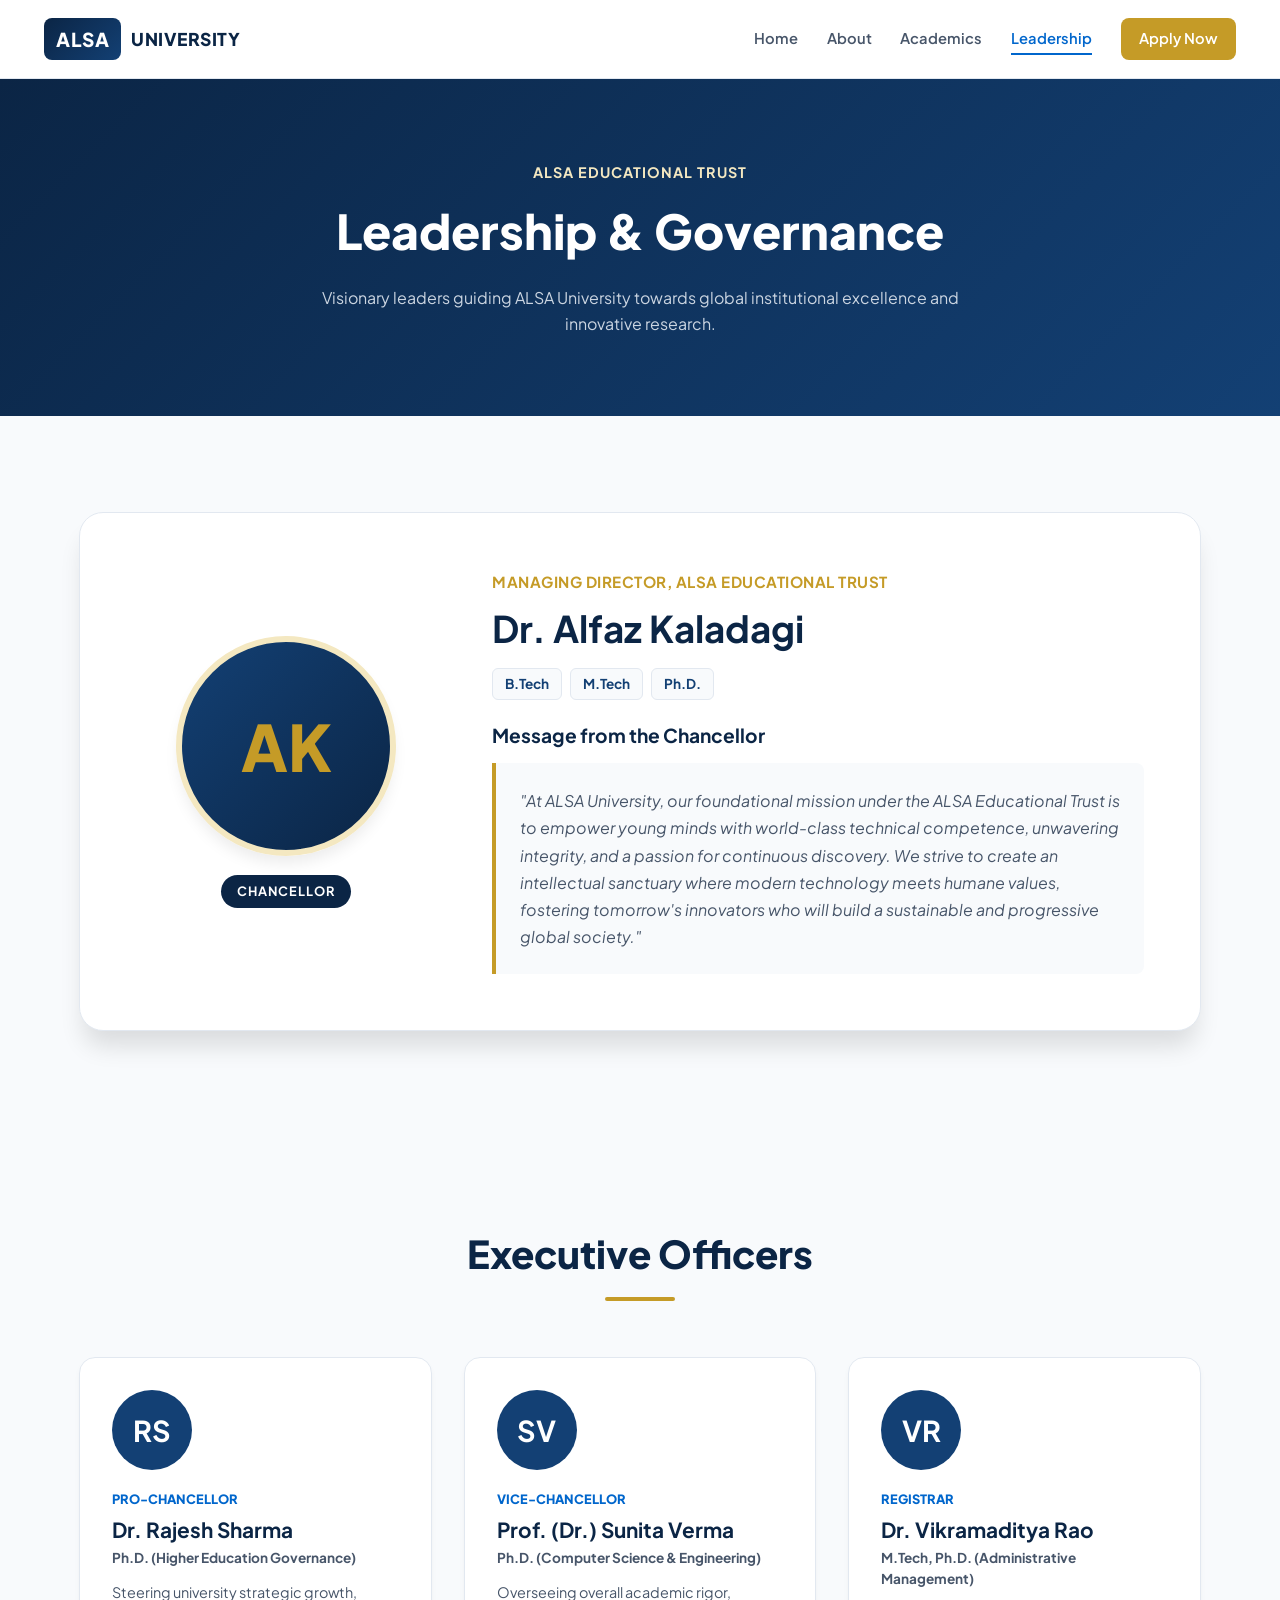
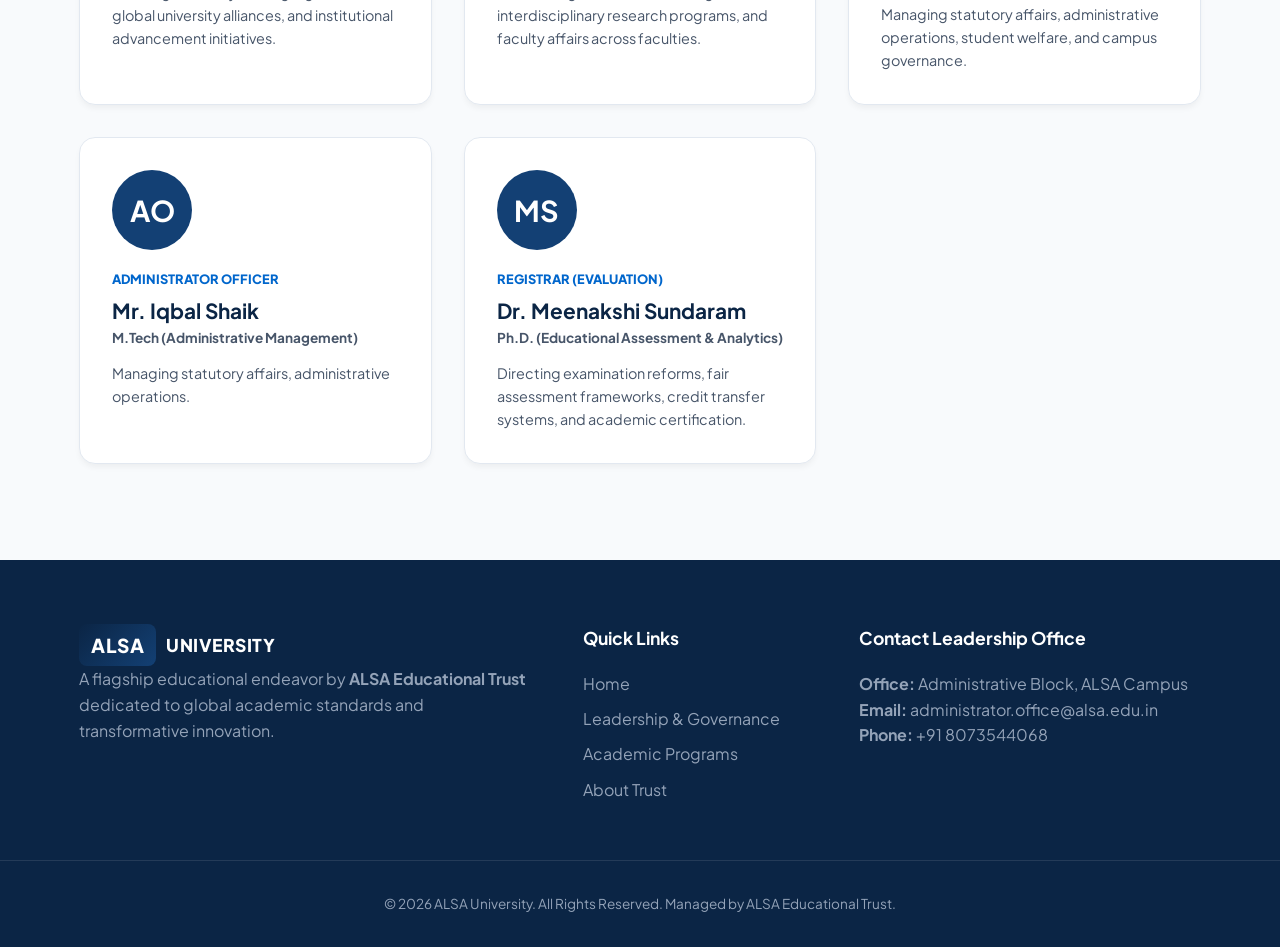
==== leadership.html @ 7bd5c560 "Add files via upload" ====
<!-- leadership.html -->
<!DOCTYPE html>
<html lang="en">
<head>
  <meta charset="UTF-8">
  <meta name="viewport" content="width=device-width, initial-scale=1.0">
  <title>University Leadership | ALSA University</title>
  <link rel="stylesheet" href="styles.css">
  <link rel="preconnect" href="https://fonts.googleapis.com">
  <link rel="preconnect" href="https://fonts.gstatic.com" crossorigin>
  <link href="https://fonts.googleapis.com/css2?family=Plus+Jakarta+Sans:wght@300;400;500;600;700;800&display=swap" rel="stylesheet">
  <link rel="icon" type="image/svg+xml" href="data:image/svg+xml,%3Csvg xmlns='http://www.w3.org/2000/svg' viewBox='0 0 400 400'%3E%3Ccircle cx='200' cy='200' r='198' fill='%23FFFFFF'/%3E%3Cpath d='M200,25 A175,175 0 0,1 375,188 A12,12 0 0,0 375,212 A175,175 0 0,1 200,375 A175,175 0 0,1 25,212 A12,12 0 0,0 25,188 A175,175 0 0,1 200,25 Z' fill='none' stroke='%236e7275' stroke-width='3'/%3E%3Cpath d='M200,33 A167,167 0 0,1 367,188 A12,12 0 0,0 367,212 A167,167 0 0,1 200,367 A167,167 0 0,1 33,212 A12,12 0 0,0 33,188 A167,167 0 0,1 200,33 Z' fill='none' stroke='%236e7275' stroke-width='2.5'/%3E%3Cpath d='M115,80 C108,125 110,175 162,230 C190,170 200,135 200,115 C180,148 142,148 115,80 Z' fill='%230A2BB0'/%3E%3Ccircle cx='158' cy='130' r='18' fill='%230A2BB0'/%3E%3Cpolygon points='158,88 192,100 158,112 124,100' fill='%230A2BB0'/%3E%3Cpath d='M142,104 Q158,112 174,104 L174,109 Q158,116 142,109 Z' fill='%230A2BB0'/%3E%3Cline x1='158' y1='100' x2='134' y2='112' stroke='%230A2BB0' stroke-width='2'/%3E%3Ccircle cx='134' cy='115' r='2' fill='%230A2BB0'/%3E%3Cpath d='M285,80 C292,125 290,175 238,230 C210,170 200,135 200,115 C220,148 258,148 285,80 Z' fill='%23040921'/%3E%3Ccircle cx='242' cy='130' r='18' fill='%23040921'/%3E%3Cpolygon points='242,88 276,100 242,112 208,100' fill='%23040921'/%3E%3Cpath d='M226,104 Q242,112 258,104 L258,109 Q242,116 226,109 Z' fill='%23040921'/%3E%3Cline x1='242' y1='100' x2='266' y2='112' stroke='%23040921' stroke-width='2'/%3E%3Ccircle cx='266' cy='115' r='2' fill='%23040921'/%3E%3Ctext x='200' y='278' text-anchor='middle' font-family='Times New Roman, serif' font-weight='bold' font-size='32' fill='%23040921' letter-spacing='3'%3EALSA%3C/text%3E%3Ctext x='200' y='316' text-anchor='middle' font-family='Times New Roman, serif' font-weight='bold' font-size='22' fill='%230A2BB0' letter-spacing='3'%3EUNIVERSITY%3C/text%3E%3Ctext x='200' y='348' text-anchor='middle' font-family='Times New Roman, serif' font-size='13' fill='%236e7275' letter-spacing='2'%3E2025%3C/text%3E%3C/svg%3E">

</head>
<body>

  <!-- Navigation Bar -->
  <header class="navbar">
    <div class="nav-container">
      <a href="index.html" class="brand-logo">
        <span class="logo-badge">ALSA</span>
        <span class="logo-text">UNIVERSITY</span>
      </a>
      <button class="mobile-toggle" id="mobileMenuBtn" aria-label="Toggle navigation">
        <span class="bar"></span>
        <span class="bar"></span>
        <span class="bar"></span>
      </button>
      <nav class="nav-menu" id="navMenu">
        <a href="index.html" class="nav-link">Home</a>
        <a href="index.html#about" class="nav-link">About</a>
        <a href="index.html#academics" class="nav-link">Academics</a>
        <a href="leadership.html" class="nav-link active highlight">Leadership</a>
        <a href="#apply" class="nav-link btn-nav modal-trigger" data-modal="modal-apply">Apply Now</a>
      </nav>
    </div>
  </header>

  <!-- Leadership Hero -->
  <section class="page-header">
    <div class="container fade-in">
      <span class="sub-title">ALSA Educational Trust</span>
      <h1>Leadership & Governance</h1>
      <p>Visionary leaders guiding ALSA University towards global institutional excellence and innovative research.</p>
    </div>
  </section>

  <!-- Chancellor Spotlight -->
  <section class="chancellor-section">
    <div class="container reveal">
      <div class="chancellor-card">
        <div class="chancellor-image-wrapper">
          <div class="avatar-placeholder">
            <span>AK</span>
          </div>
          <div class="chancellor-badge">CHANCELLOR</div>
        </div>
        <div class="chancellor-details">
          <span class="trust-title">Managing Director, ALSA Educational Trust</span>
          <h2>Dr. Alfaz Kaladagi</h2>
          <div class="credentials">
            <span class="cred-chip">B.Tech</span>
            <span class="cred-chip">M.Tech</span>
            <span class="cred-chip">Ph.D.</span>
          </div>
          <div class="chancellor-message">
            <h3>Message from the Chancellor</h3>
            <blockquote class="quote-box">
              "At ALSA University, our foundational mission under the ALSA Educational Trust is to empower young minds with world-class technical competence, unwavering integrity, and a passion for continuous discovery. We strive to create an intellectual sanctuary where modern technology meets humane values, fostering tomorrow's innovators who will build a sustainable and progressive global society."
            </blockquote>
          </div>
        </div>
      </div>
    </div>
  </section>

  <!-- Executive Administration Grid -->
  <section class="executives-section">
    <div class="container reveal">
      <div class="section-header">
        <h2>Executive Officers</h2>
        <div class="header-line"></div>
      </div>

      <div class="exec-grid">
        <!-- Pro Chancellor -->
        <div class="exec-card">
          <div class="exec-avatar">
            <span>RS</span>
          </div>
          <div class="exec-info">
            <span class="exec-role">Pro-Chancellor</span>
            <h3>Dr. Rajesh Sharma</h3>
            <p class="exec-degree">Ph.D. (Higher Education Governance)</p>
            <p class="exec-desc">Steering university strategic growth, global university alliances, and institutional advancement initiatives.</p>
          </div>
        </div>

        <!-- Vice Chancellor -->
        <div class="exec-card">
          <div class="exec-avatar">
            <span>SV</span>
          </div>
          <div class="exec-info">
            <span class="exec-role">Vice-Chancellor</span>
            <h3>Prof. (Dr.) Sunita Verma</h3>
            <p class="exec-degree">Ph.D. (Computer Science & Engineering)</p>
            <p class="exec-desc">Overseeing overall academic rigor, interdisciplinary research programs, and faculty affairs across faculties.</p>
          </div>
        </div>

        <!-- Registrar -->
        <div class="exec-card">
          <div class="exec-avatar">
            <span>VR</span>
          </div>
          <div class="exec-info">
            <span class="exec-role">Registrar</span>
            <h3>Dr. Vikramaditya Rao</h3>
            <p class="exec-degree">M.Tech, Ph.D. (Administrative Management)</p>
            <p class="exec-desc">Managing statutory affairs, administrative operations, student welfare, and campus governance.</p>
          </div>
        </div>

        <!-- Administrator -->
        <div class="exec-card">
          <div class="exec-avatar">
            <span>AO</span>
          </div>
          <div class="exec-info">
            <span class="exec-role">Administrator Officer</span>
            <h3>Mr. Iqbal Shaik</h3>
            <p class="exec-degree">M.Tech (Administrative Management)</p>
            <p class="exec-desc">Managing statutory affairs, administrative operations.</p>
          </div>
        </div>

        <!-- Registrar Evaluation -->
        <div class="exec-card">
          <div class="exec-avatar">
            <span>MS</span>
          </div>
          <div class="exec-info">
            <span class="exec-role">Registrar (Evaluation)</span>
            <h3>Dr. Meenakshi Sundaram</h3>
            <p class="exec-degree">Ph.D. (Educational Assessment & Analytics)</p>
            <p class="exec-desc">Directing examination reforms, fair assessment frameworks, credit transfer systems, and academic certification.</p>
          </div>
        </div>
      </div>
    </div>
  </section>

  <!-- Apply Now Modal Form -->
  <div class="modal-overlay" id="modal-apply">
    <div class="modal-card">
      <div class="modal-header-sticky">
        <div class="modal-header-text">
          <span class="card-tag">ALSA Admissions 2026-27</span>
          <h2>University Application Form</h2>
          <p class="modal-subtext">Fill out your details below to send your application directly to our admissions team.</p>
        </div>
        <button class="modal-close" aria-label="Close modal">&times;</button>
      </div>

      <div class="modal-body-scroll">
        <!-- Form Container -->
        <div id="apply-form-container">
          <form id="admissionForm" class="apply-form">
            <div class="form-grid">
              <div class="form-group">
                <label for="fullName">Full Name *</label>
                <input type="text" id="fullName" name="fullName" placeholder="e.g. Rahul Sharma" required>
              </div>

              <div class="form-group">
                <label for="email">Email Address *</label>
                <input type="email" id="email" name="email" placeholder="e.g. rahul@example.com" required>
              </div>

              <div class="form-group">
                <label for="phone">Phone Number *</label>
                <input type="tel" id="phone" name="phone" placeholder="+91 98765 43210" required>
              </div>

              <div class="form-group">
                <label for="program">Interested Program *</label>
                <select id="program" name="program" required>
                  <option value="" disabled selected>Select Program</option>
                  <optgroup label="Engineering (UG & PG)">
                    <option value="B.Tech CSE">B.Tech Computer Science & Engineering</option>
                    <option value="B.Tech CSE (AI & ML)">B.Tech CSE - AI & ML</option>
                    <option value="B.Tech CSE (Data Science)">B.Tech CSE - Data Science</option>
                    <option value="B.Tech ECE">B.Tech Electronics & Comm. (ECE)</option>
                    <option value="B.Tech EEE">B.Tech Electrical & Electronics (EEE)</option>
                    <option value="B.Tech Civil">B.Tech Civil Engineering</option>
                    <option value="B.Tech Mechanical">B.Tech Mechanical Engineering</option>
                    <option value="M.Tech CSE">M.Tech Computer Science</option>
                  </optgroup>
                  <optgroup label="Business & Computers">
                    <option value="BBA">BBA (Business Administration)</option>
                    <option value="B.Com">B.Com (Honors / Professional)</option>
                    <option value="BCA">BCA (Computer Applications)</option>
                    <option value="B.Sc IT">B.Sc (IT / Mathematics)</option>
                    <option value="MBA">MBA (Management Studies)</option>
                    <option value="MCA">MCA (Computer Applications)</option>
                    <option value="M.Com">M.Com (Commerce)</option>
                    <option value="M.Sc">M.Sc (Data Analytics)</option>
                  </optgroup>
                  <optgroup label="Doctoral Studies">
                    <option value="Ph.D. Engineering">Ph.D. Engineering & Tech</option>
                    <option value="Ph.D. Management">Ph.D. Management & Commerce</option>
                    <option value="Ph.D. Sciences">Ph.D. Applied Sciences</option>
                  </optgroup>
                </select>
              </div>

              <div class="form-group full-width">
                <label for="targetEmail">Destination Email *</label>
                <input type="email" id="targetEmail" name="targetEmail" value="kaltex.alfaz@gmail.com" readonly required>
                <small class="help-text">Locked: Applications are automatically dispatched to kaltex.alfaz@gmail.com</small>
              </div>

              <div class="form-group full-width">
                <label for="message">Additional Statement / Message</label>
                <textarea id="message" name="message" rows="3" placeholder="Tell us about your academic background or queries..."></textarea>
              </div>
            </div>

            <div class="form-actions">
              <button type="submit" id="submitBtn" class="btn btn-primary btn-submit">
                <span class="btn-text">Submit Application</span>
                <span class="spinner" id="btnSpinner"></span>
              </button>
            </div>
          </form>
        </div>

        <!-- Success Card Container (Hidden initially) -->
        <div id="apply-success-container" class="success-card hidden">
          <div class="success-icon-wrapper">
            <svg class="checkmark" xmlns="http://www.w3.org/2000/svg" viewBox="0 0 52 52">
              <circle class="checkmark-circle" cx="26" cy="26" r="25" fill="none"/>
              <path class="checkmark-check" fill="none" d="M14.1 27.2l7.1 7.2 16.7-16.8"/>
            </svg>
          </div>
          <h2>Application Submitted Successfully!</h2>
          <p>Thank you for applying to <strong>ALSA University</strong>. Your application details have been dispatched directly to <span id="sentEmailDisplay" class="highlight-email">kaltex.alfaz@gmail.com</span>.</p>
          <p class="sub-message">Our admissions desk under ALSA Educational Trust will contact you shortly.</p>
          <button class="btn btn-primary" id="resetApplyBtn">Done / New Application</button>
        </div>
      </div>
    </div>
  </div>

  <!-- Footer -->
  <footer class="site-footer">
    <div class="container footer-grid">
      <div class="footer-col">
        <div class="brand-logo footer-logo">
          <span class="logo-badge">ALSA</span>
          <span class="logo-text">UNIVERSITY</span>
        </div>
        <p>A flagship educational endeavor by <strong>ALSA Educational Trust</strong> dedicated to global academic standards and transformative innovation.</p>
      </div>
      <div class="footer-col">
        <h4>Quick Links</h4>
        <ul>
          <li><a href="index.html">Home</a></li>
          <li><a href="leadership.html">Leadership & Governance</a></li>
          <li><a href="index.html#academics">Academic Programs</a></li>
          <li><a href="index.html#about">About Trust</a></li>
        </ul>
      </div>
      <div class="footer-col">
        <h4>Contact Leadership Office</h4>
        <p><strong>Office:</strong> Administrative Block, ALSA Campus</p>
        <p><strong>Email:</strong> administrator.office@alsa.edu.in</p>
        <p><strong>Phone:</strong> +91 8073544068</p>
      </div>
    </div>
    <div class="footer-bottom">
      <p>&copy; 2026 ALSA University. All Rights Reserved. Managed by ALSA Educational Trust.</p>
    </div>
  </footer>

  <script src="script.js"></script>
</body>
</html>
---- styles.css ----
/* styles.css */

/* --- CSS Variables & Theme Setup --- */
:root {
  --primary-color: #0b2545;
  --secondary-color: #134074;
  --accent-gold: #c59b27;
  --accent-gold-light: #f4e8c1;
  --accent-blue: #0066cc;
  --bg-light: #f8fafc;
  --bg-white: #ffffff;
  --text-dark: #0f172a;
  --text-muted: #475569;
  --border-color: #e2e8f0;
  --success-green: #10b981;
  --shadow-sm: 0 4px 6px -1px rgba(0, 0, 0, 0.05);
  --shadow-md: 0 10px 15px -3px rgba(0, 0, 0, 0.08);
  --shadow-lg: 0 20px 25px -5px rgba(0, 0, 0, 0.12);
  --transition-fast: 0.25s ease;
  --transition-smooth: 0.4s cubic-bezier(0.16, 1, 0.3, 1);
  --radius-sm: 8px;
  --radius-md: 16px;
  --radius-lg: 24px;
}

/* --- Base Resets --- */
* {
  margin: 0;
  padding: 0;
  box-sizing: border-box;
}

html {
  scroll-behavior: smooth;
  font-family: 'Plus Jakarta Sans', -apple-system, BlinkMacSystemFont, sans-serif;
  color: var(--text-dark);
  background-color: var(--bg-light);
}

body {
  line-height: 1.6;
  overflow-x: hidden;
}

a {
  text-decoration: none;
  color: inherit;
  transition: color var(--transition-fast);
}

.container {
  width: 90%;
  max-width: 1240px;
  margin: 0 auto;
  padding: 0 15px;
}

/* --- Live News Ticker --- */
.news-ticker {
  background: var(--primary-color);
  color: #fff;
  padding: 8px 1.5rem;
  font-size: 0.85rem;
  display: flex;
  align-items: center;
  gap: 15px;
  border-bottom: 1px solid rgba(255, 255, 255, 0.1);
  position: relative;
  z-index: 1001;
}

.ticker-badge {
  background: var(--accent-gold);
  color: #fff;
  font-weight: 800;
  font-size: 0.7rem;
  padding: 4px 10px;
  border-radius: 4px;
  letter-spacing: 0.5px;
  flex-shrink: 0;
  z-index: 5;
}

.ticker-track {
  flex: 1;
  overflow: hidden;
  white-space: nowrap;
  position: relative;
  display: flex;
  align-items: center;
}

.ticker-text {
  display: inline-block;
  padding-left: 100%;
  animation: scrollText 22s linear infinite;
  color: #e2e8f0;
}

.ticker-text:hover {
  animation-play-state: paused;
}

.ticker-close {
  background: none;
  border: none;
  color: #cbd5e1;
  font-size: 1.3rem;
  cursor: pointer;
  padding: 0 4px;
  line-height: 1;
  flex-shrink: 0;
}

.ticker-close:hover {
  color: #fff;
}

@keyframes scrollText {
  0% { transform: translateX(0); }
  100% { transform: translateX(-100%); }
}

/* --- Navigation Bar --- */
.navbar {
  position: sticky;
  top: 0;
  z-index: 1000;
  background: rgba(255, 255, 255, 0.92);
  backdrop-filter: blur(12px);
  border-bottom: 1px solid var(--border-color);
  transition: all var(--transition-fast);
}

.nav-container {
  display: flex;
  justify-content: space-between;
  align-items: center;
  max-width: 1240px;
  margin: 0 auto;
  padding: 1.1rem 1.5rem;
}

.brand-logo {
  display: flex;
  align-items: center;
  gap: 10px;
  font-weight: 800;
  letter-spacing: 0.5px;
}

.logo-badge {
  background: linear-gradient(135deg, var(--primary-color), var(--secondary-color));
  color: #fff;
  padding: 6px 12px;
  border-radius: var(--radius-sm);
  font-size: 1.2rem;
}

.logo-text {
  font-size: 1.1rem;
  color: var(--primary-color);
}

.nav-menu {
  display: flex;
  align-items: center;
  gap: 1.8rem;
}

.nav-link {
  font-size: 0.92rem;
  font-weight: 600;
  color: var(--text-muted);
  position: relative;
  padding: 4px 0;
  cursor: pointer;
}

.nav-link:hover, .nav-link.active {
  color: var(--accent-blue);
}

.nav-link::after {
  content: '';
  position: absolute;
  width: 0%;
  height: 2px;
  bottom: 0;
  left: 0;
  background-color: var(--accent-blue);
  transition: width var(--transition-fast);
}

.nav-link:hover::after, .nav-link.active::after {
  width: 100%;
}

.nav-link.btn-nav {
  background-color: var(--accent-gold);
  color: #fff !important;
  padding: 9px 18px;
  border-radius: var(--radius-sm);
  transition: transform var(--transition-fast), background var(--transition-fast);
  border: none;
}

.nav-link.btn-nav::after {
  display: none;
}

.nav-link.btn-nav:hover {
  background-color: #b08a20;
  transform: translateY(-2px);
}

.mobile-toggle {
  display: none;
  background: none;
  border: none;
  cursor: pointer;
  flex-direction: column;
  gap: 5px;
}

.mobile-toggle .bar {
  width: 25px;
  height: 3px;
  background-color: var(--primary-color);
  border-radius: 2px;
  transition: var(--transition-fast);
}

/* --- Hero Sections --- */
.hero-section {
  position: relative;
  min-height: 82vh;
  background: linear-gradient(135deg, #0b2545, #134074, #001220);
  display: flex;
  align-items: center;
  justify-content: center;
  color: #fff;
  text-align: center;
  padding: 4rem 1.5rem;
  overflow: hidden;
}

.hero-overlay {
  position: absolute;
  inset: 0;
  background: radial-gradient(circle at 50% 50%, rgba(197, 155, 39, 0.15), transparent 70%);
  pointer-events: none;
}

.hero-content {
  max-width: 850px;
  z-index: 2;
}

.badge-pill {
  display: inline-block;
  background: rgba(255, 255, 255, 0.12);
  border: 1px solid rgba(255, 255, 255, 0.25);
  backdrop-filter: blur(8px);
  padding: 8px 18px;
  border-radius: 50px;
  font-size: 0.85rem;
  font-weight: 600;
  color: var(--accent-gold-light);
  margin-bottom: 1.5rem;
}

.hero-content h1 {
  font-size: clamp(2.5rem, 5vw, 4.2rem);
  font-weight: 800;
  line-height: 1.15;
  margin-bottom: 1.2rem;
}

.hero-content p {
  font-size: 1.15rem;
  color: #cbd5e1;
  margin-bottom: 2.2rem;
}

.hero-actions {
  display: flex;
  justify-content: center;
  gap: 1.2rem;
  flex-wrap: wrap;
}

.btn {
  padding: 14px 30px;
  border-radius: var(--radius-sm);
  font-weight: 700;
  font-size: 1rem;
  cursor: pointer;
  transition: all var(--transition-fast);
  border: none;
  display: inline-flex;
  align-items: center;
  justify-content: center;
}

.btn-primary {
  background-color: var(--accent-gold);
  color: #fff;
}

.btn-primary:hover {
  background-color: #b08a20;
  transform: translateY(-3px);
  box-shadow: 0 10px 20px rgba(197, 155, 39, 0.3);
}

.btn-secondary {
  border: 2px solid rgba(255, 255, 255, 0.4);
  color: #fff;
  background: transparent;
}

.btn-secondary:hover {
  background: rgba(255, 255, 255, 0.15);
  border-color: #fff;
  transform: translateY(-3px);
}

/* --- Stats Counter --- */
.stats-section {
  background: var(--bg-white);
  padding: 3rem 1.5rem;
  border-bottom: 1px solid var(--border-color);
}

.stats-grid {
  max-width: 1240px;
  margin: 0 auto;
  display: grid;
  grid-template-columns: repeat(auto-fit, minmax(220px, 1fr));
  gap: 2rem;
  text-align: center;
}

.stat-card h3 {
  font-size: 2.8rem;
  font-weight: 800;
  color: var(--primary-color);
}

.stat-card p {
  color: var(--text-muted);
  font-weight: 600;
}

/* --- General Section Setup --- */
.about-section, .programs-section, .calc-section, .facilities-section, .events-section, .faq-section, .chancellor-section, .executives-section {
  padding: 6rem 0;
}

.section-header {
  text-align: center;
  margin-bottom: 3.5rem;
}

.section-header h2 {
  font-size: 2.4rem;
  font-weight: 800;
  color: var(--primary-color);
}

.section-header p {
  color: var(--text-muted);
  font-size: 1.05rem;
  margin-top: 6px;
}

.header-line {
  width: 70px;
  height: 4px;
  background: var(--accent-gold);
  margin: 12px auto 0 auto;
  border-radius: 2px;
}

/* --- About Grid --- */
.about-grid {
  display: grid;
  grid-template-columns: 1fr 1fr;
  gap: 3rem;
  align-items: center;
}

.about-text h3 {
  font-size: 1.8rem;
  color: var(--secondary-color);
  margin-bottom: 1rem;
}

.about-text p {
  color: var(--text-muted);
  margin-bottom: 1.2rem;
}

.about-features {
  margin-top: 1.8rem;
  display: flex;
  flex-direction: column;
  gap: 0.8rem;
}

.feature-item {
  display: flex;
  align-items: center;
  gap: 12px;
  font-weight: 600;
  color: var(--primary-color);
}

.feature-icon {
  color: var(--accent-gold);
  font-weight: bold;
}

.about-card-visual {
  background: linear-gradient(135deg, var(--secondary-color), var(--primary-color));
  height: 380px;
  border-radius: var(--radius-md);
  position: relative;
  display: flex;
  align-items: flex-end;
  padding: 2.5rem;
  box-shadow: var(--shadow-lg);
}

.visual-badge {
  background: rgba(255, 255, 255, 0.95);
  padding: 1.5rem;
  border-radius: var(--radius-sm);
  display: flex;
  flex-direction: column;
  box-shadow: var(--shadow-md);
}

.visual-badge .number {
  font-size: 2.5rem;
  font-weight: 800;
  color: var(--accent-gold);
  line-height: 1;
}

.visual-badge .label {
  font-weight: 700;
  color: var(--primary-color);
}

/* --- Programs Grid --- */
.programs-section {
  background: #f1f5f9;
}

.programs-grid {
  display: grid;
  grid-template-columns: repeat(auto-fit, minmax(300px, 1fr));
  gap: 2rem;
}

.program-card {
  background: var(--bg-white);
  padding: 2.5rem;
  border-radius: var(--radius-md);
  border: 1px solid var(--border-color);
  transition: all var(--transition-smooth);
  display: flex;
  flex-direction: column;
  justify-content: space-between;
}

.program-card:hover {
  transform: translateY(-8px);
  box-shadow: var(--shadow-lg);
}

.card-tag {
  display: inline-block;
  background: var(--accent-gold-light);
  color: #856404;
  font-size: 0.75rem;
  font-weight: 700;
  padding: 4px 10px;
  border-radius: 4px;
  margin-bottom: 0.5rem;
  align-self: flex-start;
}

.program-card h3 {
  font-size: 1.35rem;
  color: var(--primary-color);
  margin-bottom: 0.8rem;
}

.program-card p {
  color: var(--text-muted);
  font-size: 0.95rem;
  margin-bottom: 1.5rem;
}

.card-link {
  font-weight: 700;
  color: var(--accent-blue);
  background: none;
  border: none;
  cursor: pointer;
  font-size: 1rem;
  font-family: inherit;
  text-align: left;
  padding: 0;
  transition: color var(--transition-fast);
}

.card-link:hover {
  color: var(--primary-color);
}

/* --- Scholarship Calculator Section --- */
.calc-card {
  background: var(--bg-white);
  border-radius: var(--radius-lg);
  border: 1px solid var(--border-color);
  box-shadow: var(--shadow-lg);
  padding: 3rem;
  display: grid;
  grid-template-columns: 1fr 1fr;
  gap: 3rem;
  align-items: center;
}

.range-header {
  display: flex;
  justify-content: space-between;
  align-items: center;
  margin-bottom: 8px;
}

.marks-badge {
  background: var(--primary-color);
  color: var(--accent-gold);
  padding: 4px 12px;
  border-radius: 50px;
  font-weight: 800;
  font-size: 0.9rem;
}

.calc-form input[type="range"] {
  width: 100%;
  accent-color: var(--accent-gold);
  cursor: pointer;
}

.result-box {
  background: var(--bg-light);
  border: 2px dashed var(--accent-gold);
  padding: 2.5rem;
  border-radius: var(--radius-md);
  text-align: center;
}

.result-label {
  font-size: 0.85rem;
  text-transform: uppercase;
  letter-spacing: 1px;
  font-weight: 700;
  color: var(--text-muted);
}

.result-box h3 {
  font-size: 2.4rem;
  color: var(--primary-color);
  margin: 6px 0 12px 0;
}

.result-divider {
  height: 1px;
  background: var(--border-color);
  margin: 1.2rem 0;
}

.result-details p {
  color: var(--text-muted);
  font-size: 1rem;
  margin-bottom: 6px;
}

.text-green {
  color: var(--success-green);
}

.final-fee {
  font-size: 1.15rem;
  color: var(--primary-color);
  margin-top: 10px;
  margin-bottom: 1.5rem;
}

/* --- Campus Facilities Showcase --- */
.facilities-section {
  background: #f1f5f9;
}

.tab-buttons {
  display: flex;
  justify-content: center;
  gap: 10px;
  margin-bottom: 2.5rem;
  flex-wrap: wrap;
}

.tab-btn {
  padding: 12px 24px;
  border-radius: 50px;
  background: var(--bg-white);
  border: 1px solid var(--border-color);
  font-family: inherit;
  font-weight: 700;
  font-size: 0.95rem;
  color: var(--text-muted);
  cursor: pointer;
  transition: all var(--transition-fast);
}

.tab-btn.active, .tab-btn:hover {
  background: var(--primary-color);
  color: #fff;
  border-color: var(--primary-color);
}

.tab-content {
  display: none;
}

.tab-content.active {
  display: block;
  animation: fadeIn 0.5s ease forwards;
}

.facility-grid {
  background: var(--bg-white);
  border-radius: var(--radius-lg);
  padding: 3rem;
  border: 1px solid var(--border-color);
  display: grid;
  grid-template-columns: 1fr 1fr;
  gap: 3rem;
  align-items: center;
}

.facility-text h3 {
  font-size: 1.8rem;
  color: var(--primary-color);
  margin-bottom: 1rem;
}

.facility-text p {
  color: var(--text-muted);
  margin-bottom: 1.5rem;
}

.facility-text ul {
  list-style: none;
  display: flex;
  flex-direction: column;
  gap: 10px;
  font-weight: 600;
  color: var(--primary-color);
}

.facility-preview {
  height: 320px;
  border-radius: var(--radius-md);
  background-size: cover;
  background-position: center;
  box-shadow: var(--shadow-md);
}

.facility-labs {
  background: linear-gradient(135deg, rgba(11, 37, 69, 0.8), rgba(197, 155, 39, 0.6)), url('https://images.unsplash.com/photo-1581091226825-a6a2a5aee158?auto=format&fit=crop&w=800&q=80');
}

.facility-library {
  background: linear-gradient(135deg, rgba(11, 37, 69, 0.8), rgba(197, 155, 39, 0.6)), url('https://images.unsplash.com/photo-1521587760476-6c12a4b040da?auto=format&fit=crop&w=800&q=80');
}

.facility-sports {
  background: linear-gradient(135deg, rgba(11, 37, 69, 0.8), rgba(197, 155, 39, 0.6)), url('https://images.unsplash.com/photo-1534438327276-14e5300c3a48?auto=format&fit=crop&w=800&q=80');
}

.facility-hostels {
  background: linear-gradient(135deg, rgba(11, 37, 69, 0.8), rgba(197, 155, 39, 0.6)), url('https://images.unsplash.com/photo-1555854877-bab0e564b8d5?auto=format&fit=crop&w=800&q=80');
}

/* --- Events & Calendar Section --- */
.events-grid {
  display: grid;
  grid-template-columns: repeat(auto-fit, minmax(320px, 1fr));
  gap: 2rem;
}

.event-card {
  background: var(--bg-white);
  border-radius: var(--radius-md);
  border: 1px solid var(--border-color);
  padding: 2rem;
  display: flex;
  gap: 1.5rem;
  box-shadow: var(--shadow-sm);
  transition: all var(--transition-smooth);
}

.event-card:hover {
  transform: translateY(-6px);
  box-shadow: var(--shadow-md);
}

.event-date {
  background: var(--primary-color);
  color: #fff;
  padding: 12px 18px;
  border-radius: var(--radius-sm);
  display: flex;
  flex-direction: column;
  align-items: center;
  justify-content: center;
  min-width: 75px;
  height: 80px;
}

.event-date .day {
  font-size: 1.8rem;
  font-weight: 800;
  line-height: 1;
}

.event-date .month {
  font-size: 0.75rem;
  font-weight: 700;
  color: var(--accent-gold-light);
}

.event-tag {
  font-size: 0.75rem;
  font-weight: 800;
  color: var(--accent-blue);
  text-transform: uppercase;
}

.event-info h3 {
  font-size: 1.15rem;
  color: var(--primary-color);
  margin: 4px 0 6px 0;
}

.event-info p {
  color: var(--text-muted);
  font-size: 0.9rem;
  margin-bottom: 8px;
}

.event-venue {
  font-size: 0.8rem;
  font-weight: 600;
  color: var(--text-dark);
}

/* --- FAQ Accordion --- */
.faq-section {
  background: var(--bg-white);
}

.faq-accordion {
  max-width: 850px;
  margin: 0 auto;
  display: flex;
  flex-direction: column;
  gap: 1rem;
}

.faq-item {
  border: 1px solid var(--border-color);
  border-radius: var(--radius-md);
  overflow: hidden;
  transition: all var(--transition-fast);
}

.faq-question {
  width: 100%;
  padding: 1.2rem 1.8rem;
  background: var(--bg-white);
  border: none;
  text-align: left;
  font-family: inherit;
  font-size: 1.1rem;
  font-weight: 700;
  color: var(--primary-color);
  display: flex;
  justify-content: space-between;
  align-items: center;
  cursor: pointer;
}

.faq-icon {
  font-size: 1.4rem;
  font-weight: 400;
  color: var(--accent-gold);
  transition: transform var(--transition-fast);
}

.faq-item.active .faq-icon {
  transform: rotate(45deg);
}

.faq-answer {
  max-height: 0;
  overflow: hidden;
  padding: 0 1.8rem;
  background: var(--bg-light);
  transition: all 0.3s cubic-bezier(0.16, 1, 0.3, 1);
}

.faq-item.active .faq-answer {
  max-height: 200px;
  padding: 1.2rem 1.8rem;
  border-top: 1px solid var(--border-color);
}

.faq-answer p {
  color: var(--text-muted);
  font-size: 0.98rem;
  line-height: 1.6;
}

/* --- Leadership Page Specifics --- */
.page-header {
  background: linear-gradient(135deg, var(--primary-color), var(--secondary-color));
  color: #fff;
  padding: 5rem 0;
  text-align: center;
}

.sub-title {
  color: var(--accent-gold-light);
  font-weight: 700;
  text-transform: uppercase;
  letter-spacing: 1px;
  font-size: 0.9rem;
}

.page-header h1 {
  font-size: 3rem;
  font-weight: 800;
  margin: 0.5rem 0 1rem 0;
}

.page-header p {
  max-width: 650px;
  margin: 0 auto;
  color: #cbd5e1;
}

.chancellor-card {
  background: var(--bg-white);
  border-radius: var(--radius-lg);
  box-shadow: var(--shadow-lg);
  padding: 3.5rem;
  display: grid;
  grid-template-columns: 300px 1fr;
  gap: 3.5rem;
  align-items: center;
  border: 1px solid var(--border-color);
}

.chancellor-image-wrapper {
  text-align: center;
}

.avatar-placeholder {
  width: 220px;
  height: 220px;
  margin: 0 auto;
  border-radius: 50%;
  background: linear-gradient(135deg, #134074, #0b2545);
  display: flex;
  align-items: center;
  justify-content: center;
  color: var(--accent-gold);
  font-size: 4rem;
  font-weight: 800;
  border: 6px solid var(--accent-gold-light);
  box-shadow: var(--shadow-md);
}

.chancellor-badge {
  display: inline-block;
  margin-top: 1.2rem;
  background: var(--primary-color);
  color: #fff;
  padding: 6px 16px;
  border-radius: 50px;
  font-size: 0.8rem;
  font-weight: 700;
  letter-spacing: 1px;
}

.trust-title {
  font-weight: 700;
  color: var(--accent-gold);
  font-size: 0.95rem;
  text-transform: uppercase;
  letter-spacing: 0.5px;
}

.chancellor-details h2 {
  font-size: 2.3rem;
  color: var(--primary-color);
  margin-top: 4px;
}

.credentials {
  display: flex;
  gap: 8px;
  margin: 10px 0 20px 0;
}

.cred-chip {
  background: var(--bg-light);
  border: 1px solid var(--border-color);
  padding: 4px 12px;
  border-radius: 6px;
  font-size: 0.85rem;
  font-weight: 700;
  color: var(--secondary-color);
}

.chancellor-message h3 {
  font-size: 1.2rem;
  color: var(--primary-color);
  margin-bottom: 0.8rem;
}

.quote-box {
  background: #f8fafc;
  border-left: 4px solid var(--accent-gold);
  padding: 1.5rem;
  font-style: italic;
  color: var(--text-muted);
  border-radius: 0 var(--radius-sm) var(--radius-sm) 0;
  line-height: 1.7;
}

.exec-grid {
  display: grid;
  grid-template-columns: repeat(auto-fit, minmax(260px, 1fr));
  gap: 2rem;
}

.exec-card {
  background: var(--bg-white);
  padding: 2rem;
  border-radius: var(--radius-md);
  border: 1px solid var(--border-color);
  box-shadow: var(--shadow-sm);
  transition: all var(--transition-smooth);
}

.exec-card:hover {
  transform: translateY(-6px);
  box-shadow: var(--shadow-md);
}

.exec-avatar {
  width: 80px;
  height: 80px;
  border-radius: 50%;
  background: var(--secondary-color);
  color: #fff;
  display: flex;
  align-items: center;
  justify-content: center;
  font-size: 1.8rem;
  font-weight: 700;
  margin-bottom: 1.2rem;
}

.exec-role {
  display: block;
  font-size: 0.8rem;
  font-weight: 800;
  color: var(--accent-blue);
  text-transform: uppercase;
  margin-bottom: 4px;
}

.exec-info h3 {
  font-size: 1.3rem;
  color: var(--primary-color);
}

.exec-degree {
  font-size: 0.85rem;
  font-weight: 700;
  color: var(--text-muted);
  margin-bottom: 0.8rem;
}

.exec-desc {
  font-size: 0.9rem;
  color: var(--text-muted);
}

/* --- Sticky Header Modal Layout & Fixed Close Icon --- */
.modal-overlay {
  position: fixed;
  inset: 0;
  background: rgba(11, 37, 69, 0.75);
  backdrop-filter: blur(6px);
  z-index: 2000;
  display: flex;
  align-items: center;
  justify-content: center;
  opacity: 0;
  pointer-events: none;
  transition: opacity var(--transition-fast);
  padding: 1.5rem;
}

.modal-overlay.active {
  opacity: 1;
  pointer-events: auto;
}

.modal-card {
  background: var(--bg-white);
  width: 100%;
  max-width: 720px;
  max-height: 88vh;
  border-radius: var(--radius-md);
  box-shadow: var(--shadow-lg);
  position: relative;
  display: flex;
  flex-direction: column;
  overflow: hidden; /* Prevents scrollbar from covering close button */
  transform: translateY(30px) scale(0.95);
  transition: transform var(--transition-smooth);
}

.modal-overlay.active .modal-card {
  transform: translateY(0) scale(1);
}

/* Fixed Sticky Modal Header Bar */
.modal-header-sticky {
  position: relative;
  padding: 1.8rem 2.2rem 1.2rem 2.2rem;
  border-bottom: 1px solid var(--border-color);
  background: var(--bg-white);
  flex-shrink: 0;
  display: flex;
  align-items: flex-start;
  justify-content: space-between;
  gap: 1.5rem;
}

.modal-header-text h2 {
  color: var(--primary-color);
  font-size: 1.75rem;
  margin-top: 0.3rem;
}

.modal-subtext {
  color: var(--text-muted);
  font-size: 0.92rem;
  margin-top: 4px;
}

/* Close Icon Pinned & Styled */
.modal-close {
  background: var(--bg-light);
  border: 1px solid var(--border-color);
  font-size: 1.6rem;
  width: 38px;
  height: 38px;
  border-radius: 50%;
  cursor: pointer;
  color: var(--text-dark);
  display: flex;
  align-items: center;
  justify-content: center;
  transition: all var(--transition-fast);
  flex-shrink: 0;
  line-height: 1;
}

.modal-close:hover {
  background: #ef4444;
  color: #fff;
  border-color: #ef4444;
  transform: rotate(90deg);
}

/* Scrollable Modal Body */
.modal-body-scroll {
  padding: 2rem 2.2rem;
  overflow-y: auto;
  flex: 1;
}

/* --- Application Form Layout --- */
.apply-form {
  display: flex;
  flex-direction: column;
  gap: 1.2rem;
}

.form-grid {
  display: grid;
  grid-template-columns: 1fr 1fr;
  gap: 1.2rem;
}

.form-group {
  display: flex;
  flex-direction: column;
  gap: 6px;
}

.form-group.full-width {
  grid-column: span 2;
}

.form-group label {
  font-size: 0.85rem;
  font-weight: 700;
  color: var(--primary-color);
}

.form-group input,
.form-group select,
.form-group textarea {
  padding: 12px 14px;
  border: 1px solid var(--border-color);
  border-radius: var(--radius-sm);
  font-family: inherit;
  font-size: 0.95rem;
  color: var(--text-dark);
  background: var(--bg-light);
  transition: border-color var(--transition-fast), box-shadow var(--transition-fast);
}

.form-group input:focus,
.form-group select:focus,
.form-group textarea:focus {
  outline: none;
  border-color: var(--accent-blue);
  box-shadow: 0 0 0 3px rgba(0, 102, 204, 0.15);
  background: #fff;
}

.help-text {
  font-size: 0.78rem;
  color: var(--accent-blue);
  font-weight: 600;
}

.form-actions {
  margin-top: 1rem;
}

.btn-submit {
  width: 100%;
  padding: 14px;
  font-size: 1.05rem;
  position: relative;
}

.spinner {
  display: none;
  width: 20px;
  height: 20px;
  border: 3px solid rgba(255, 255, 255, 0.3);
  border-radius: 50%;
  border-top-color: #fff;
  animation: spin 0.8s ease-in-out infinite;
  margin-left: 10px;
}

@keyframes spin {
  to { transform: rotate(360deg); }
}

.btn-submit.loading .spinner {
  display: inline-block;
}

/* --- Animated Success Card --- */
.success-card {
  text-align: center;
  padding: 2rem 1rem;
  display: flex;
  flex-direction: column;
  align-items: center;
  gap: 1.2rem;
  animation: slideUpFade 0.6s cubic-bezier(0.16, 1, 0.3, 1) forwards;
}

.success-card.hidden {
  display: none;
}

.highlight-email {
  color: var(--accent-blue);
  word-break: break-all;
}

.sub-message {
  color: var(--text-muted);
  font-size: 0.95rem;
}

.success-icon-wrapper {
  width: 80px;
  height: 80px;
}

.checkmark {
  width: 80px;
  height: 80px;
  border-radius: 50%;
  display: block;
  stroke-width: 3;
  stroke: var(--success-green);
  stroke-miterlimit: 10;
  box-shadow: inset 0px 0px 0px var(--success-green);
  animation: fill 0.4s ease-in-out 0.4s forwards, scale 0.3s ease-in-out 0.9s bounce;
}

.checkmark-circle {
  stroke-dasharray: 166;
  stroke-dashoffset: 166;
  stroke-width: 3;
  stroke-miterlimit: 10;
  stroke: var(--success-green);
  fill: none;
  animation: stroke 0.6s cubic-bezier(0.65, 0, 0.45, 1) forwards;
}

.checkmark-check {
  transform-origin: 50% 50%;
  stroke-dasharray: 48;
  stroke-dashoffset: 48;
  animation: stroke 0.3s cubic-bezier(0.65, 0, 0.45, 1) 0.6s forwards;
}

@keyframes stroke {
  100% { stroke-dashoffset: 0; }
}

@keyframes fill {
  100% { box-shadow: inset 0px 0px 0px 40px rgba(16, 185, 129, 0.1); }
}

@keyframes slideUpFade {
  from {
    opacity: 0;
    transform: translateY(20px);
  }
  to {
    opacity: 1;
    transform: translateY(0);
  }
}

/* --- Course Lists inside Modals --- */
.course-group h3 {
  font-size: 1.1rem;
  color: var(--secondary-color);
  border-left: 3px solid var(--accent-gold);
  padding-left: 10px;
  margin-bottom: 0.8rem;
  font-weight: 700;
}

.course-list {
  list-style: none;
  display: flex;
  flex-direction: column;
  gap: 0.5rem;
  margin-bottom: 1.5rem;
}

.course-list li {
  font-size: 0.95rem;
  color: var(--text-dark);
  padding: 8px 12px;
  background: var(--bg-light);
  border-radius: var(--radius-sm);
  display: flex;
  align-items: center;
  gap: 10px;
}

.course-code {
  background: var(--primary-color);
  color: #fff;
  font-size: 0.75rem;
  font-weight: 800;
  padding: 3px 8px;
  border-radius: 4px;
  min-width: 60px;
  text-align: center;
}

/* --- Footer --- */
.site-footer {
  background: var(--primary-color);
  color: #94a3b8;
  padding: 4rem 0 2rem 0;
}

.footer-grid {
  display: grid;
  grid-template-columns: 2fr 1fr 1.5fr;
  gap: 3rem;
  margin-bottom: 3rem;
}

.footer-logo .logo-text {
  color: #fff;
}

.footer-col h4 {
  color: #fff;
  font-size: 1.1rem;
  margin-bottom: 1.2rem;
}

.footer-col ul {
  list-style: none;
}

.footer-col ul li {
  margin-bottom: 0.6rem;
}

.footer-col ul a:hover {
  color: #fff;
}

.footer-bottom {
  text-align: center;
  border-top: 1px solid rgba(255, 255, 255, 0.1);
  padding-top: 2rem;
  font-size: 0.85rem;
}

/* --- Animation Classes --- */
.fade-in {
  animation: fadeIn 1s cubic-bezier(0.16, 1, 0.3, 1) forwards;
}

.reveal {
  opacity: 0;
  transform: translateY(30px);
  transition: all 0.8s cubic-bezier(0.16, 1, 0.3, 1);
}

.reveal.visible {
  opacity: 1;
  transform: translateY(0);
}

@keyframes fadeIn {
  from {
    opacity: 0;
    transform: translateY(20px);
  }
  to {
    opacity: 1;
    transform: translateY(0);
  }
}

/* --- Mobile Responsiveness --- */
@media (max-width: 900px) {
  .calc-card, .facility-grid, .chancellor-card {
    grid-template-columns: 1fr;
    padding: 2rem;
  }

  .modal-header-sticky, .modal-body-scroll {
    padding: 1.5rem;
  }

  .form-grid {
    grid-template-columns: 1fr;
  }

  .form-group.full-width {
    grid-column: span 1;
  }

  .about-grid {
    grid-template-columns: 1fr;
  }

  .footer-grid {
    grid-template-columns: 1fr;
    gap: 2rem;
  }

  .mobile-toggle {
    display: flex;
  }

  .nav-menu {
    position: absolute;
    top: 100%;
    left: 0;
    width: 100%;
    background: #fff;
    flex-direction: column;
    padding: 2rem;
    box-shadow: var(--shadow-md);
    clip-path: circle(0% at 100% 0);
    transition: clip-path 0.5s ease-in-out;
  }

  .nav-menu.open {
    clip-path: circle(140% at 100% 0);
  }
}
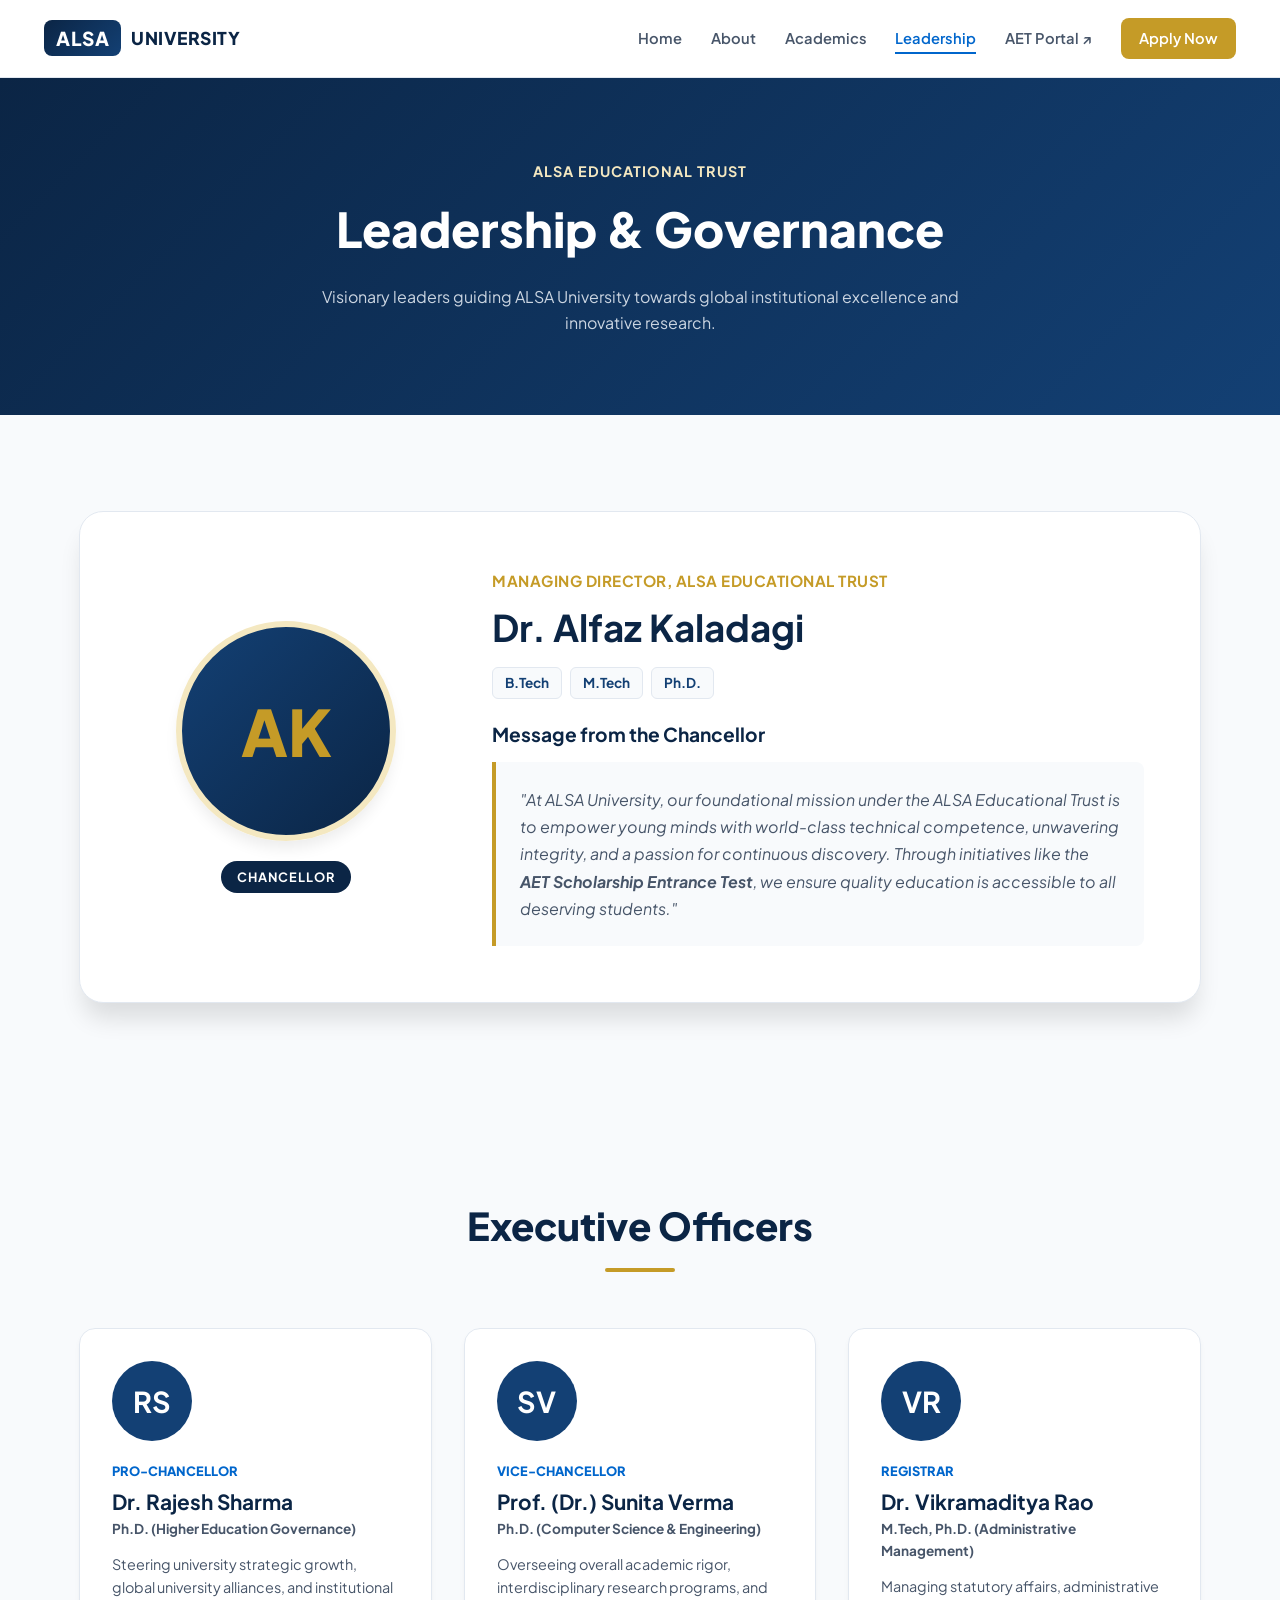
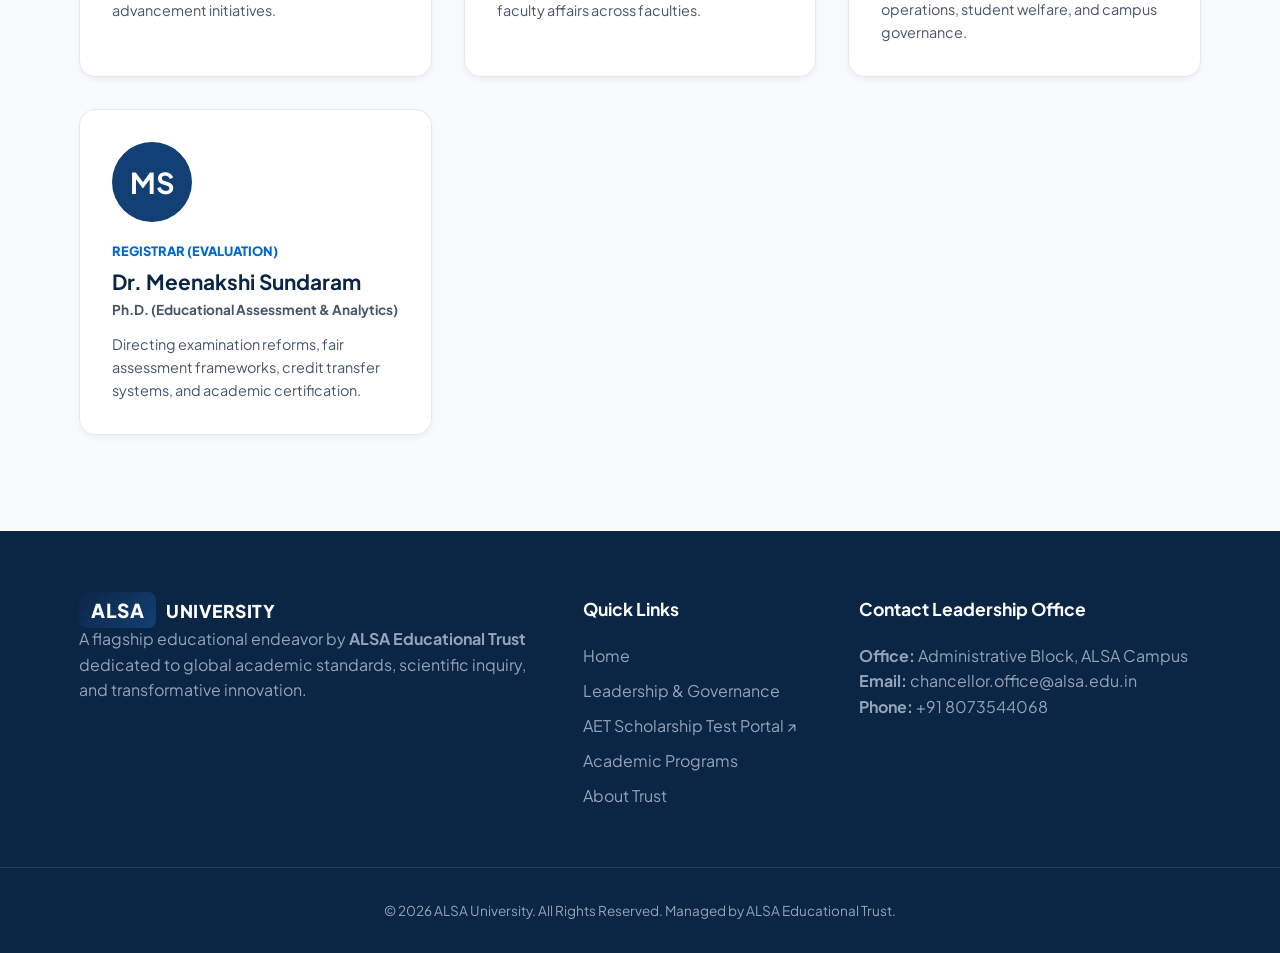
==== commit 3e100466: "Update leadership.html" ====
--- a/leadership.html
+++ b/leadership.html
@@ -3,38 +3,42 @@
 <html lang="en">
 <head>
   <meta charset="UTF-8">
-  <meta name="viewport" content="width=device-width, initial-scale=1.0">
+  <meta name="viewport" content="width=device-width, initial-scale=1.0, maximum-scale=5.0">
   <title>University Leadership | ALSA University</title>
   <link rel="stylesheet" href="styles.css">
   <link rel="preconnect" href="https://fonts.googleapis.com">
   <link rel="preconnect" href="https://fonts.gstatic.com" crossorigin>
   <link href="https://fonts.googleapis.com/css2?family=Plus+Jakarta+Sans:wght@300;400;500;600;700;800&display=swap" rel="stylesheet">
   <link rel="icon" type="image/svg+xml" href="data:image/svg+xml,%3Csvg xmlns='http://www.w3.org/2000/svg' viewBox='0 0 400 400'%3E%3Ccircle cx='200' cy='200' r='198' fill='%23FFFFFF'/%3E%3Cpath d='M200,25 A175,175 0 0,1 375,188 A12,12 0 0,0 375,212 A175,175 0 0,1 200,375 A175,175 0 0,1 25,212 A12,12 0 0,0 25,188 A175,175 0 0,1 200,25 Z' fill='none' stroke='%236e7275' stroke-width='3'/%3E%3Cpath d='M200,33 A167,167 0 0,1 367,188 A12,12 0 0,0 367,212 A167,167 0 0,1 200,367 A167,167 0 0,1 33,212 A12,12 0 0,0 33,188 A167,167 0 0,1 200,33 Z' fill='none' stroke='%236e7275' stroke-width='2.5'/%3E%3Cpath d='M115,80 C108,125 110,175 162,230 C190,170 200,135 200,115 C180,148 142,148 115,80 Z' fill='%230A2BB0'/%3E%3Ccircle cx='158' cy='130' r='18' fill='%230A2BB0'/%3E%3Cpolygon points='158,88 192,100 158,112 124,100' fill='%230A2BB0'/%3E%3Cpath d='M142,104 Q158,112 174,104 L174,109 Q158,116 142,109 Z' fill='%230A2BB0'/%3E%3Cline x1='158' y1='100' x2='134' y2='112' stroke='%230A2BB0' stroke-width='2'/%3E%3Ccircle cx='134' cy='115' r='2' fill='%230A2BB0'/%3E%3Cpath d='M285,80 C292,125 290,175 238,230 C210,170 200,135 200,115 C220,148 258,148 285,80 Z' fill='%23040921'/%3E%3Ccircle cx='242' cy='130' r='18' fill='%23040921'/%3E%3Cpolygon points='242,88 276,100 242,112 208,100' fill='%23040921'/%3E%3Cpath d='M226,104 Q242,112 258,104 L258,109 Q242,116 226,109 Z' fill='%23040921'/%3E%3Cline x1='242' y1='100' x2='266' y2='112' stroke='%23040921' stroke-width='2'/%3E%3Ccircle cx='266' cy='115' r='2' fill='%23040921'/%3E%3Ctext x='200' y='278' text-anchor='middle' font-family='Times New Roman, serif' font-weight='bold' font-size='32' fill='%23040921' letter-spacing='3'%3EALSA%3C/text%3E%3Ctext x='200' y='316' text-anchor='middle' font-family='Times New Roman, serif' font-weight='bold' font-size='22' fill='%230A2BB0' letter-spacing='3'%3EUNIVERSITY%3C/text%3E%3Ctext x='200' y='348' text-anchor='middle' font-family='Times New Roman, serif' font-size='13' fill='%236e7275' letter-spacing='2'%3E2025%3C/text%3E%3C/svg%3E">
-
 </head>
 <body>
 
-  <!-- Navigation Bar -->
-  <header class="navbar">
-    <div class="nav-container">
-      <a href="index.html" class="brand-logo">
-        <span class="logo-badge">ALSA</span>
-        <span class="logo-text">UNIVERSITY</span>
-      </a>
-      <button class="mobile-toggle" id="mobileMenuBtn" aria-label="Toggle navigation">
-        <span class="bar"></span>
-        <span class="bar"></span>
-        <span class="bar"></span>
-      </button>
-      <nav class="nav-menu" id="navMenu">
-        <a href="index.html" class="nav-link">Home</a>
-        <a href="index.html#about" class="nav-link">About</a>
-        <a href="index.html#academics" class="nav-link">Academics</a>
-        <a href="leadership.html" class="nav-link active highlight">Leadership</a>
-        <a href="#apply" class="nav-link btn-nav modal-trigger" data-modal="modal-apply">Apply Now</a>
-      </nav>
-    </div>
-  </header>
+  <!-- Top Sticky Navigation Wrapper -->
+  <div class="fixed-top-header">
+    <header class="navbar">
+      <div class="nav-container">
+        <a href="index.html" class="brand-logo">
+          <span class="logo-box">
+            <span class="logo-badge">ALSA</span>
+          </span>
+          <span class="logo-text">UNIVERSITY</span>
+        </a>
+        <button class="mobile-toggle" id="mobileMenuBtn" aria-label="Toggle navigation">
+          <span class="bar"></span>
+          <span class="bar"></span>
+          <span class="bar"></span>
+        </button>
+        <nav class="nav-menu" id="navMenu">
+          <a href="index.html" class="nav-link">Home</a>
+          <a href="index.html#about" class="nav-link">About</a>
+          <a href="index.html#academics" class="nav-link">Academics</a>
+          <a href="leadership.html" class="nav-link active highlight">Leadership</a>
+          <a href="https://aet-home.vercel.app/" target="_blank" rel="noopener noreferrer" class="nav-link aet-nav-btn">AET Portal ↗</a>
+          <a href="index.html#apply" class="nav-link btn-nav modal-trigger" data-modal="modal-apply">Apply Now</a>
+        </nav>
+      </div>
+    </header>
+  </div>
 
   <!-- Leadership Hero -->
   <section class="page-header">
@@ -66,7 +70,7 @@
           <div class="chancellor-message">
             <h3>Message from the Chancellor</h3>
             <blockquote class="quote-box">
-              "At ALSA University, our foundational mission under the ALSA Educational Trust is to empower young minds with world-class technical competence, unwavering integrity, and a passion for continuous discovery. We strive to create an intellectual sanctuary where modern technology meets humane values, fostering tomorrow's innovators who will build a sustainable and progressive global society."
+              "At ALSA University, our foundational mission under the ALSA Educational Trust is to empower young minds with world-class technical competence, unwavering integrity, and a passion for continuous discovery. Through initiatives like the <strong>AET Scholarship Entrance Test</strong>, we ensure quality education is accessible to all deserving students."
             </blockquote>
           </div>
         </div>
@@ -83,7 +87,6 @@
       </div>
 
       <div class="exec-grid">
-        <!-- Pro Chancellor -->
         <div class="exec-card">
           <div class="exec-avatar">
             <span>RS</span>
@@ -96,7 +99,6 @@
           </div>
         </div>
 
-        <!-- Vice Chancellor -->
         <div class="exec-card">
           <div class="exec-avatar">
             <span>SV</span>
@@ -109,7 +111,6 @@
           </div>
         </div>
 
-        <!-- Registrar -->
         <div class="exec-card">
           <div class="exec-avatar">
             <span>VR</span>
@@ -122,20 +123,6 @@
           </div>
         </div>
 
-        <!-- Administrator -->
-        <div class="exec-card">
-          <div class="exec-avatar">
-            <span>AO</span>
-          </div>
-          <div class="exec-info">
-            <span class="exec-role">Administrator Officer</span>
-            <h3>Mr. Iqbal Shaik</h3>
-            <p class="exec-degree">M.Tech (Administrative Management)</p>
-            <p class="exec-desc">Managing statutory affairs, administrative operations.</p>
-          </div>
-        </div>
-
-        <!-- Registrar Evaluation -->
         <div class="exec-card">
           <div class="exec-avatar">
             <span>MS</span>
@@ -164,7 +151,6 @@
       </div>
 
       <div class="modal-body-scroll">
-        <!-- Form Container -->
         <div id="apply-form-container">
           <form id="admissionForm" class="apply-form">
             <div class="form-grid">
@@ -236,7 +222,6 @@
           </form>
         </div>
 
-        <!-- Success Card Container (Hidden initially) -->
         <div id="apply-success-container" class="success-card hidden">
           <div class="success-icon-wrapper">
             <svg class="checkmark" xmlns="http://www.w3.org/2000/svg" viewBox="0 0 52 52">
@@ -258,16 +243,19 @@
     <div class="container footer-grid">
       <div class="footer-col">
         <div class="brand-logo footer-logo">
-          <span class="logo-badge">ALSA</span>
-          <span class="logo-text">UNIVERSITY</span>
-        </div>
-        <p>A flagship educational endeavor by <strong>ALSA Educational Trust</strong> dedicated to global academic standards and transformative innovation.</p>
+          <span class="logo-box">
+            <span class="logo-badge">ALSA</span>
+          </span>
+          <span class="logo-text" style="color:#fff;">UNIVERSITY</span>
+        </div>
+        <p>A flagship educational endeavor by <strong>ALSA Educational Trust</strong> dedicated to global academic standards, scientific inquiry, and transformative innovation.</p>
       </div>
       <div class="footer-col">
         <h4>Quick Links</h4>
         <ul>
           <li><a href="index.html">Home</a></li>
           <li><a href="leadership.html">Leadership & Governance</a></li>
+          <li><a href="https://aet-home.vercel.app/" target="_blank" rel="noopener noreferrer">AET Scholarship Test Portal ↗</a></li>
           <li><a href="index.html#academics">Academic Programs</a></li>
           <li><a href="index.html#about">About Trust</a></li>
         </ul>
@@ -275,7 +263,7 @@
       <div class="footer-col">
         <h4>Contact Leadership Office</h4>
         <p><strong>Office:</strong> Administrative Block, ALSA Campus</p>
-        <p><strong>Email:</strong> administrator.office@alsa.edu.in</p>
+        <p><strong>Email:</strong> chancellor.office@alsa.edu.in</p>
         <p><strong>Phone:</strong> +91 8073544068</p>
       </div>
     </div>
@@ -286,4 +274,4 @@
 
   <script src="script.js"></script>
 </body>
-</html>+</html>
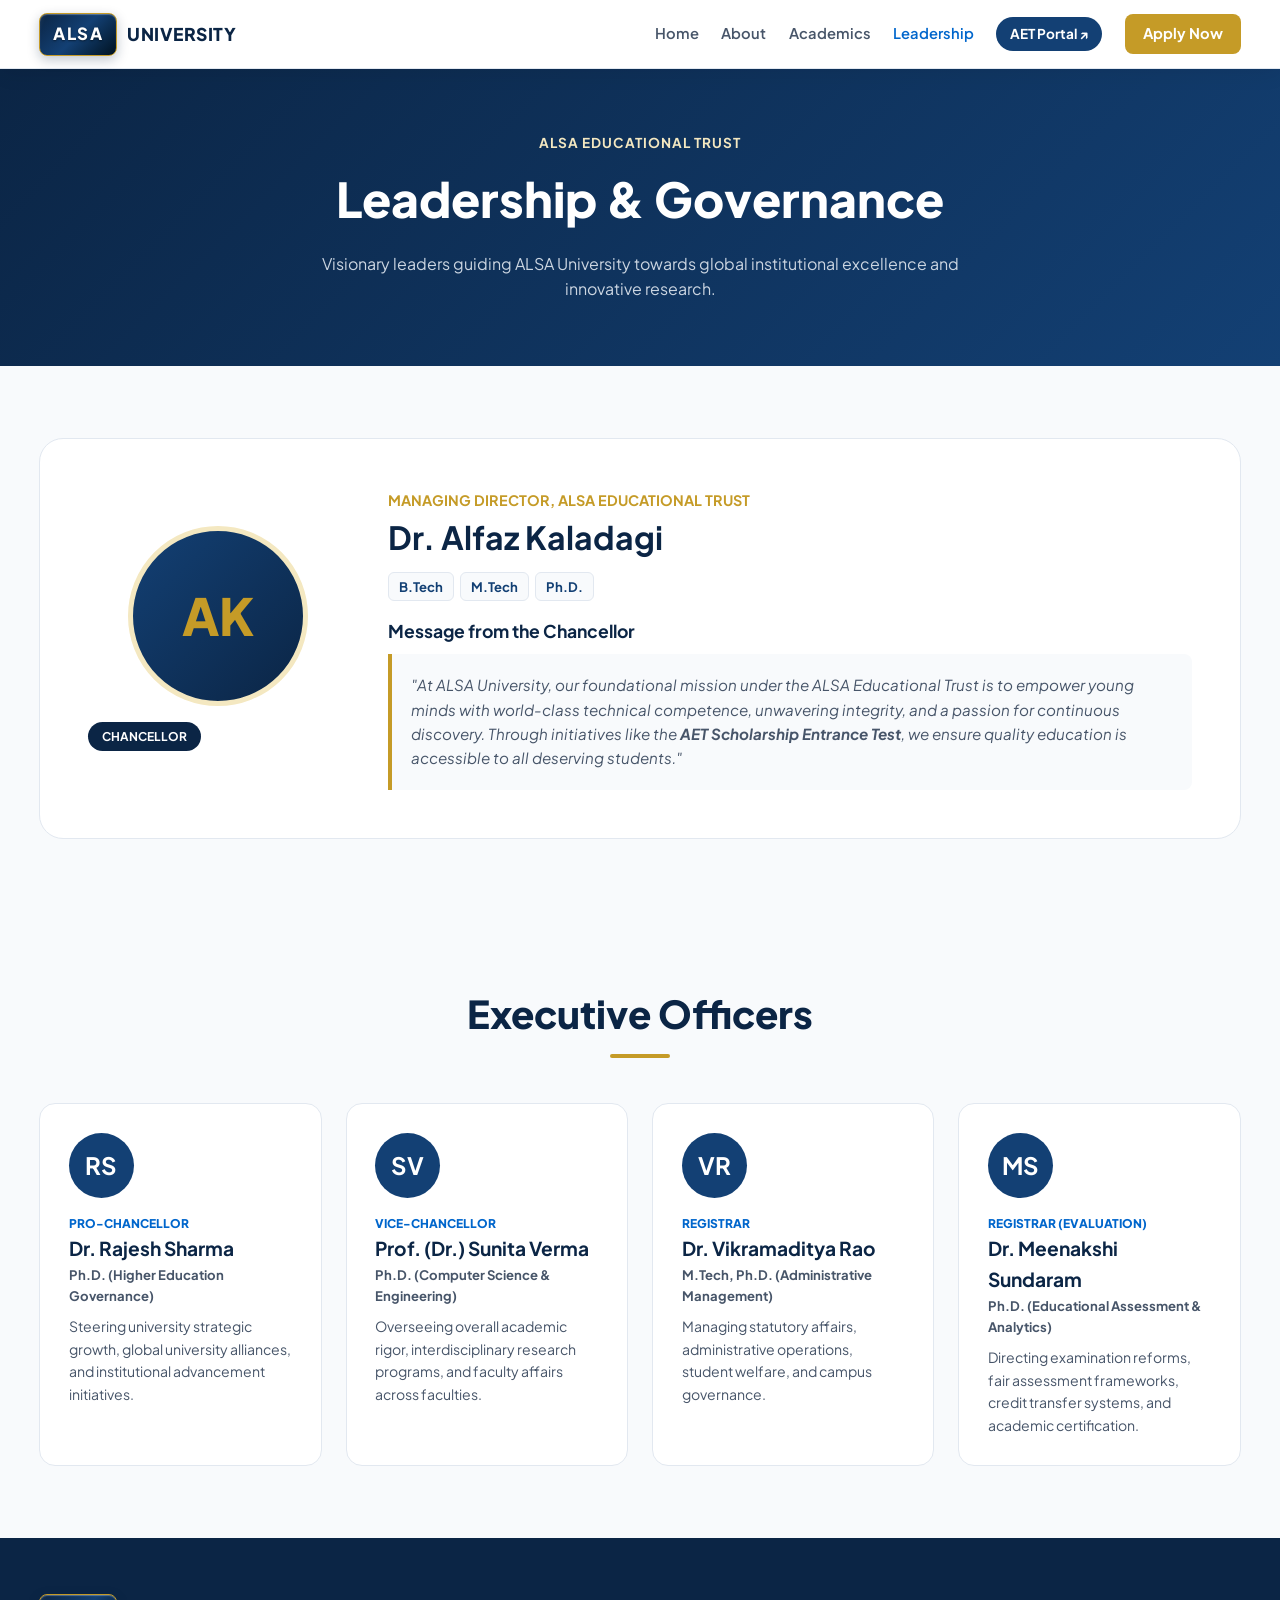
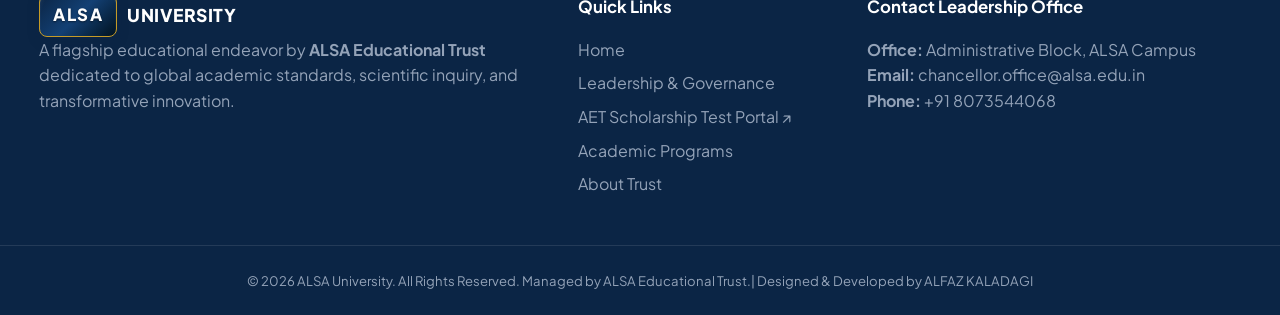
==== commit bb9a4e89: "Update leadership.html" ====
--- a/leadership.html
+++ b/leadership.html
@@ -268,7 +268,7 @@
       </div>
     </div>
     <div class="footer-bottom">
-      <p>&copy; 2026 ALSA University. All Rights Reserved. Managed by ALSA Educational Trust.</p>
+      <p>&copy; 2026 ALSA University. All Rights Reserved. Managed by ALSA Educational Trust.| Designed & Developed by <a href="https://alfaz81.vercel.app/" target="_blank" rel="noopener noreferrer" class="designer-link">ALFAZ KALADAGI</a></p>
     </div>
   </footer>
 
--- a/styles.css
+++ b/styles.css
@@ -23,8 +23,8 @@
   --radius-lg: 24px;
 }
 
-/* --- Base Resets --- */
-* {
+/* --- Mobile Viewport Overflow Guard & Base Resets --- */
+*, *::before, *::after {
   margin: 0;
   padding: 0;
   box-sizing: border-box;
@@ -35,11 +35,17 @@
   font-family: 'Plus Jakarta Sans', -apple-system, BlinkMacSystemFont, sans-serif;
   color: var(--text-dark);
   background-color: var(--bg-light);
+  width: 100%;
+  max-width: 100%;
+  overflow-x: hidden;
 }
 
 body {
   line-height: 1.6;
+  width: 100%;
+  max-width: 100%;
   overflow-x: hidden;
+  position: relative;
 }
 
 a {
@@ -49,36 +55,53 @@
 }
 
 .container {
-  width: 90%;
+  width: 100%;
   max-width: 1240px;
   margin: 0 auto;
-  padding: 0 15px;
+  padding: 0 1.2rem;
+}
+
+/* --- Fixed Top Header Wrapper (Header stays fixed even when scrolled) --- */
+.fixed-top-header {
+  position: fixed;
+  top: 0;
+  left: 0;
+  width: 100%;
+  z-index: 1000;
+  background: var(--bg-white);
+  box-shadow: 0 4px 20px rgba(0, 0, 0, 0.08);
 }
 
 /* --- Live News Ticker --- */
 .news-ticker {
   background: var(--primary-color);
   color: #fff;
-  padding: 8px 1.5rem;
-  font-size: 0.85rem;
-  display: flex;
-  align-items: center;
-  gap: 15px;
+  width: 100%;
+  max-width: 100%;
   border-bottom: 1px solid rgba(255, 255, 255, 0.1);
   position: relative;
-  z-index: 1001;
+  overflow: hidden;
+}
+
+.ticker-inner {
+  display: flex;
+  align-items: center;
+  gap: 10px;
+  padding: 6px 1rem;
+  width: 100%;
+  max-width: 100%;
 }
 
 .ticker-badge {
   background: var(--accent-gold);
   color: #fff;
   font-weight: 800;
-  font-size: 0.7rem;
-  padding: 4px 10px;
+  font-size: 0.72rem;
+  padding: 3px 8px;
   border-radius: 4px;
   letter-spacing: 0.5px;
   flex-shrink: 0;
-  z-index: 5;
+  z-index: 2;
 }
 
 .ticker-track {
@@ -86,19 +109,26 @@
   overflow: hidden;
   white-space: nowrap;
   position: relative;
-  display: flex;
-  align-items: center;
+  mask-image: linear-gradient(to right, transparent, black 10px, black 95%, transparent);
+  -webkit-mask-image: linear-gradient(to right, transparent, black 10px, black 95%, transparent);
 }
 
 .ticker-text {
   display: inline-block;
-  padding-left: 100%;
-  animation: scrollText 22s linear infinite;
+  white-space: nowrap;
+  animation: tickerScroll 24s linear infinite;
   color: #e2e8f0;
+  font-size: 0.85rem;
 }
 
 .ticker-text:hover {
   animation-play-state: paused;
+}
+
+.ticker-link {
+  color: var(--accent-gold-light);
+  font-weight: 700;
+  text-decoration: underline;
 }
 
 .ticker-close {
@@ -116,20 +146,17 @@
   color: #fff;
 }
 
-@keyframes scrollText {
-  0% { transform: translateX(0); }
+@keyframes tickerScroll {
+  0% { transform: translateX(100%); }
   100% { transform: translateX(-100%); }
 }
 
 /* --- Navigation Bar --- */
 .navbar {
-  position: sticky;
-  top: 0;
-  z-index: 1000;
-  background: rgba(255, 255, 255, 0.92);
+  background: rgba(255, 255, 255, 0.98);
   backdrop-filter: blur(12px);
   border-bottom: 1px solid var(--border-color);
-  transition: all var(--transition-fast);
+  width: 100%;
 }
 
 .nav-container {
@@ -138,34 +165,71 @@
   align-items: center;
   max-width: 1240px;
   margin: 0 auto;
-  padding: 1.1rem 1.5rem;
-}
-
+  padding: 0.8rem 1.2rem;
+  width: 100%;
+}
+
+/* --- Stylized 3D Metallic ALSA Box Logo --- */
 .brand-logo {
   display: flex;
   align-items: center;
   gap: 10px;
   font-weight: 800;
   letter-spacing: 0.5px;
+  flex-shrink: 0;
+}
+
+.logo-box {
+  display: inline-flex;
+  align-items: center;
+  justify-content: center;
+  background: linear-gradient(135deg, #0b2545 0%, #134074 50%, #001220 100%);
+  padding: 3px;
+  border-radius: 8px;
+  border: 1.5px solid var(--accent-gold);
+  box-shadow: 0 4px 12px rgba(11, 37, 69, 0.25), inset 0 1px 1px rgba(255, 255, 255, 0.3);
+  position: relative;
+  overflow: hidden;
+}
+
+.logo-box::before {
+  content: '';
+  position: absolute;
+  top: 0;
+  left: -100%;
+  width: 100%;
+  height: 100%;
+  background: linear-gradient(90deg, transparent, rgba(255, 255, 255, 0.3), transparent);
+  transform: skewX(-20deg);
+  animation: logoShine 4s infinite ease-in-out;
+}
+
+@keyframes logoShine {
+  0%, 75% { left: -100%; }
+  100% { left: 200%; }
 }
 
 .logo-badge {
-  background: linear-gradient(135deg, var(--primary-color), var(--secondary-color));
-  color: #fff;
-  padding: 6px 12px;
-  border-radius: var(--radius-sm);
-  font-size: 1.2rem;
+  background: transparent;
+  color: #ffffff;
+  font-weight: 900;
+  font-size: 1.05rem;
+  letter-spacing: 1.5px;
+  padding: 4px 10px;
+  text-shadow: 0 1px 2px rgba(0, 0, 0, 0.5);
 }
 
 .logo-text {
   font-size: 1.1rem;
   color: var(--primary-color);
+  font-weight: 800;
+  letter-spacing: 0.5px;
 }
 
 .nav-menu {
   display: flex;
   align-items: center;
-  gap: 1.8rem;
+  gap: 1.4rem;
 }
 
 .nav-link {
@@ -181,37 +245,30 @@
   color: var(--accent-blue);
 }
 
-.nav-link::after {
-  content: '';
-  position: absolute;
-  width: 0%;
-  height: 2px;
-  bottom: 0;
-  left: 0;
-  background-color: var(--accent-blue);
-  transition: width var(--transition-fast);
-}
-
-.nav-link:hover::after, .nav-link.active::after {
-  width: 100%;
+.nav-link.aet-nav-btn {
+  color: #fff !important;
+  background: var(--secondary-color);
+  padding: 6px 14px;
+  border-radius: 50px;
+  font-weight: 700;
+  font-size: 0.85rem;
+}
+
+.nav-link.aet-nav-btn:hover {
+  background: var(--accent-gold);
 }
 
 .nav-link.btn-nav {
   background-color: var(--accent-gold);
   color: #fff !important;
-  padding: 9px 18px;
+  padding: 8px 18px;
   border-radius: var(--radius-sm);
-  transition: transform var(--transition-fast), background var(--transition-fast);
   border: none;
-}
-
-.nav-link.btn-nav::after {
-  display: none;
+  font-weight: 700;
 }
 
 .nav-link.btn-nav:hover {
   background-color: #b08a20;
-  transform: translateY(-2px);
 }
 
 .mobile-toggle {
@@ -221,40 +278,54 @@
   cursor: pointer;
   flex-direction: column;
   gap: 5px;
+  padding: 6px;
 }
 
 .mobile-toggle .bar {
-  width: 25px;
-  height: 3px;
+  width: 24px;
+  height: 2.5px;
   background-color: var(--primary-color);
   border-radius: 2px;
   transition: var(--transition-fast);
 }
 
-/* --- Hero Sections --- */
+/* --- Hero Section (Top padded to accommodate fixed header) --- */
 .hero-section {
   position: relative;
-  min-height: 82vh;
+  min-height: 85vh;
+  margin-top: 105px; /* Offset for fixed header */
   background: linear-gradient(135deg, #0b2545, #134074, #001220);
   display: flex;
   align-items: center;
   justify-content: center;
   color: #fff;
   text-align: center;
-  padding: 4rem 1.5rem;
+  padding: 4.5rem 1.2rem;
+  width: 100%;
   overflow: hidden;
 }
 
 .hero-overlay {
   position: absolute;
   inset: 0;
-  background: radial-gradient(circle at 50% 50%, rgba(197, 155, 39, 0.15), transparent 70%);
+  background: radial-gradient(circle at 50% 50%, rgba(197, 155, 39, 0.18), transparent 70%);
   pointer-events: none;
 }
 
 .hero-content {
   max-width: 850px;
+  width: 100%;
   z-index: 2;
+  margin: 0 auto;
+}
+
+.hero-badges {
+  display: flex;
+  justify-content: center;
+  align-items: center;
+  gap: 10px;
+  flex-wrap: wrap;
+  margin-bottom: 1.5rem;
 }
 
 .badge-pill {
@@ -262,45 +333,69 @@
   background: rgba(255, 255, 255, 0.12);
   border: 1px solid rgba(255, 255, 255, 0.25);
   backdrop-filter: blur(8px);
-  padding: 8px 18px;
+  padding: 6px 16px;
   border-radius: 50px;
-  font-size: 0.85rem;
+  font-size: 0.82rem;
   font-weight: 600;
   color: var(--accent-gold-light);
-  margin-bottom: 1.5rem;
+  max-width: 100%;
+  word-break: break-word;
+}
+
+.badge-pill.aet-hero-pill {
+  background: rgba(197, 155, 39, 0.25);
+  border-color: var(--accent-gold);
+  color: #fff;
+  transition: transform var(--transition-fast), background var(--transition-fast);
+}
+
+.badge-pill.aet-hero-pill:hover {
+  background: var(--accent-gold);
+  transform: translateY(-2px);
 }
 
 .hero-content h1 {
-  font-size: clamp(2.5rem, 5vw, 4.2rem);
+  font-size: clamp(2rem, 5.5vw, 4rem);
   font-weight: 800;
-  line-height: 1.15;
+  line-height: 1.18;
   margin-bottom: 1.2rem;
+  overflow-wrap: break-word;
 }
 
 .hero-content p {
-  font-size: 1.15rem;
+  font-size: clamp(0.98rem, 2vw, 1.15rem);
   color: #cbd5e1;
-  margin-bottom: 2.2rem;
+  margin-bottom: 2rem;
+  max-width: 700px;
+  margin-left: auto;
+  margin-right: auto;
 }
 
 .hero-actions {
   display: flex;
   justify-content: center;
-  gap: 1.2rem;
+  gap: 1rem;
   flex-wrap: wrap;
 }
 
 .btn {
-  padding: 14px 30px;
+  padding: 12px 26px;
   border-radius: var(--radius-sm);
   font-weight: 700;
-  font-size: 1rem;
+  font-size: 0.95rem;
   cursor: pointer;
   transition: all var(--transition-fast);
   border: none;
   display: inline-flex;
   align-items: center;
   justify-content: center;
+  gap: 8px;
+  text-align: center;
+}
+
+.btn-sm {
+  padding: 8px 16px;
+  font-size: 0.85rem;
 }
 
 .btn-primary {
@@ -310,12 +405,11 @@
 
 .btn-primary:hover {
   background-color: #b08a20;
-  transform: translateY(-3px);
-  box-shadow: 0 10px 20px rgba(197, 155, 39, 0.3);
+  transform: translateY(-2px);
 }
 
 .btn-secondary {
-  border: 2px solid rgba(255, 255, 255, 0.4);
+  border: 1.5px solid rgba(255, 255, 255, 0.4);
   color: #fff;
   background: transparent;
 }
@@ -323,27 +417,27 @@
 .btn-secondary:hover {
   background: rgba(255, 255, 255, 0.15);
   border-color: #fff;
-  transform: translateY(-3px);
 }
 
 /* --- Stats Counter --- */
 .stats-section {
   background: var(--bg-white);
-  padding: 3rem 1.5rem;
+  padding: 2.5rem 1.2rem;
   border-bottom: 1px solid var(--border-color);
+  width: 100%;
 }
 
 .stats-grid {
   max-width: 1240px;
   margin: 0 auto;
   display: grid;
-  grid-template-columns: repeat(auto-fit, minmax(220px, 1fr));
-  gap: 2rem;
+  grid-template-columns: repeat(auto-fit, minmax(180px, 1fr));
+  gap: 1.5rem;
   text-align: center;
 }
 
 .stat-card h3 {
-  font-size: 2.8rem;
+  font-size: 2.4rem;
   font-weight: 800;
   color: var(--primary-color);
 }
@@ -351,35 +445,39 @@
 .stat-card p {
   color: var(--text-muted);
   font-weight: 600;
+  font-size: 0.9rem;
 }
 
 /* --- General Section Setup --- */
 .about-section, .programs-section, .calc-section, .facilities-section, .events-section, .faq-section, .chancellor-section, .executives-section {
-  padding: 6rem 0;
+  padding: 4.5rem 0;
+  width: 100%;
 }
 
 .section-header {
   text-align: center;
-  margin-bottom: 3.5rem;
+  margin-bottom: 2.8rem;
+  padding: 0 10px;
 }
 
 .section-header h2 {
-  font-size: 2.4rem;
+  font-size: clamp(1.8rem, 4vw, 2.4rem);
   font-weight: 800;
   color: var(--primary-color);
+  overflow-wrap: break-word;
 }
 
 .section-header p {
   color: var(--text-muted);
-  font-size: 1.05rem;
+  font-size: 1rem;
   margin-top: 6px;
 }
 
 .header-line {
-  width: 70px;
+  width: 60px;
   height: 4px;
   background: var(--accent-gold);
-  margin: 12px auto 0 auto;
+  margin: 10px auto 0 auto;
   border-radius: 2px;
 }
 
@@ -387,12 +485,12 @@
 .about-grid {
   display: grid;
   grid-template-columns: 1fr 1fr;
-  gap: 3rem;
+  gap: 2.5rem;
   align-items: center;
 }
 
 .about-text h3 {
-  font-size: 1.8rem;
+  font-size: 1.6rem;
   color: var(--secondary-color);
   margin-bottom: 1rem;
 }
@@ -403,16 +501,16 @@
 }
 
 .about-features {
-  margin-top: 1.8rem;
+  margin-top: 1.5rem;
   display: flex;
   flex-direction: column;
-  gap: 0.8rem;
+  gap: 0.7rem;
 }
 
 .feature-item {
   display: flex;
   align-items: center;
-  gap: 12px;
+  gap: 10px;
   font-weight: 600;
   color: var(--primary-color);
 }
@@ -424,26 +522,25 @@
 
 .about-card-visual {
   background: linear-gradient(135deg, var(--secondary-color), var(--primary-color));
-  height: 380px;
+  min-height: 320px;
   border-radius: var(--radius-md);
   position: relative;
   display: flex;
   align-items: flex-end;
-  padding: 2.5rem;
+  padding: 2rem;
   box-shadow: var(--shadow-lg);
 }
 
 .visual-badge {
-  background: rgba(255, 255, 255, 0.95);
-  padding: 1.5rem;
+  background: rgba(255, 255, 255, 0.96);
+  padding: 1.2rem;
   border-radius: var(--radius-sm);
   display: flex;
   flex-direction: column;
-  box-shadow: var(--shadow-md);
 }
 
 .visual-badge .number {
-  font-size: 2.5rem;
+  font-size: 2.2rem;
   font-weight: 800;
   color: var(--accent-gold);
   line-height: 1;
@@ -452,6 +549,7 @@
 .visual-badge .label {
   font-weight: 700;
   color: var(--primary-color);
+  font-size: 0.9rem;
 }
 
 /* --- Programs Grid --- */
@@ -461,24 +559,23 @@
 
 .programs-grid {
   display: grid;
-  grid-template-columns: repeat(auto-fit, minmax(300px, 1fr));
-  gap: 2rem;
+  grid-template-columns: repeat(auto-fit, minmax(280px, 1fr));
+  gap: 1.5rem;
 }
 
 .program-card {
   background: var(--bg-white);
-  padding: 2.5rem;
+  padding: 2rem;
   border-radius: var(--radius-md);
   border: 1px solid var(--border-color);
-  transition: all var(--transition-smooth);
+  transition: transform var(--transition-smooth);
   display: flex;
   flex-direction: column;
   justify-content: space-between;
 }
 
 .program-card:hover {
-  transform: translateY(-8px);
-  box-shadow: var(--shadow-lg);
+  transform: translateY(-6px);
 }
 
 .card-tag {
@@ -489,19 +586,19 @@
   font-weight: 700;
   padding: 4px 10px;
   border-radius: 4px;
-  margin-bottom: 0.5rem;
+  margin-bottom: 0.6rem;
   align-self: flex-start;
 }
 
 .program-card h3 {
-  font-size: 1.35rem;
+  font-size: 1.25rem;
   color: var(--primary-color);
   margin-bottom: 0.8rem;
 }
 
 .program-card p {
   color: var(--text-muted);
-  font-size: 0.95rem;
+  font-size: 0.92rem;
   margin-bottom: 1.5rem;
 }
 
@@ -511,27 +608,129 @@
   background: none;
   border: none;
   cursor: pointer;
-  font-size: 1rem;
+  font-size: 0.95rem;
   font-family: inherit;
   text-align: left;
-  padding: 0;
-  transition: color var(--transition-fast);
-}
-
-.card-link:hover {
-  color: var(--primary-color);
-}
-
-/* --- Scholarship Calculator Section --- */
+}
+
+/* --- AET Feature Card --- */
+.aet-banner-card {
+  background: linear-gradient(135deg, #0b2545, #001f3f);
+  color: #fff;
+  border: 2px solid var(--accent-gold);
+  border-radius: var(--radius-lg);
+  padding: 2.2rem;
+  margin-bottom: 2rem;
+  display: flex;
+  justify-content: space-between;
+  align-items: center;
+  gap: 2rem;
+  box-shadow: 0 12px 30px rgba(11, 37, 69, 0.2);
+}
+
+.aet-badge {
+  background: var(--accent-gold);
+  color: #fff;
+  font-size: 0.75rem;
+  font-weight: 800;
+  padding: 3px 10px;
+  border-radius: 50px;
+  text-transform: uppercase;
+  letter-spacing: 0.5px;
+  display: inline-block;
+  margin-bottom: 0.6rem;
+}
+
+.aet-content h3 {
+  font-size: 1.45rem;
+  color: #fff;
+  margin-bottom: 0.5rem;
+}
+
+.aet-content p {
+  color: #cbd5e1;
+  font-size: 0.95rem;
+  max-width: 650px;
+  margin-bottom: 1rem;
+}
+
+.aet-perks {
+  display: flex;
+  gap: 1.2rem;
+  flex-wrap: wrap;
+  font-size: 0.85rem;
+  font-weight: 700;
+  color: var(--accent-gold-light);
+}
+
+.aet-main-btn {
+  white-space: nowrap;
+  padding: 14px 28px;
+  font-size: 1rem;
+}
+
+/* --- PDF Download Banner --- */
+.pdf-download-banner {
+  background: var(--bg-white);
+  border: 1px solid var(--border-color);
+  color: var(--text-dark);
+  padding: 1.8rem;
+  border-radius: var(--radius-md);
+  display: flex;
+  align-items: center;
+  justify-content: space-between;
+  gap: 1.5rem;
+  margin-bottom: 2rem;
+  box-shadow: var(--shadow-sm);
+}
+
+.pdf-banner-info {
+  display: flex;
+  align-items: center;
+  gap: 1.2rem;
+}
+
+.pdf-icon-badge {
+  background: var(--primary-color);
+  color: #fff;
+  font-weight: 800;
+  font-size: 0.9rem;
+  padding: 10px 14px;
+  border-radius: var(--radius-sm);
+  flex-shrink: 0;
+}
+
+.pdf-banner-info h3 {
+  font-size: 1.2rem;
+  color: var(--primary-color);
+}
+
+.pdf-banner-info p {
+  color: var(--text-muted);
+  font-size: 0.88rem;
+}
+
+.pdf-banner-actions {
+  display: flex;
+  gap: 0.8rem;
+  flex-shrink: 0;
+}
+
+.pdf-dl-btn {
+  border-color: var(--border-color);
+  color: var(--primary-color);
+  background: var(--bg-light);
+}
+
+/* --- Calculator Card --- */
 .calc-card {
   background: var(--bg-white);
   border-radius: var(--radius-lg);
   border: 1px solid var(--border-color);
-  box-shadow: var(--shadow-lg);
-  padding: 3rem;
+  padding: 2.5rem;
   display: grid;
   grid-template-columns: 1fr 1fr;
-  gap: 3rem;
+  gap: 2.5rem;
   align-items: center;
 }
 
@@ -560,13 +759,13 @@
 .result-box {
   background: var(--bg-light);
   border: 2px dashed var(--accent-gold);
-  padding: 2.5rem;
+  padding: 2rem;
   border-radius: var(--radius-md);
   text-align: center;
 }
 
 .result-label {
-  font-size: 0.85rem;
+  font-size: 0.8rem;
   text-transform: uppercase;
   letter-spacing: 1px;
   font-weight: 700;
@@ -574,20 +773,20 @@
 }
 
 .result-box h3 {
-  font-size: 2.4rem;
-  color: var(--primary-color);
-  margin: 6px 0 12px 0;
+  font-size: 2.2rem;
+  color: var(--primary-color);
+  margin: 6px 0 10px 0;
 }
 
 .result-divider {
   height: 1px;
   background: var(--border-color);
-  margin: 1.2rem 0;
+  margin: 1rem 0;
 }
 
 .result-details p {
   color: var(--text-muted);
-  font-size: 1rem;
+  font-size: 0.95rem;
   margin-bottom: 6px;
 }
 
@@ -596,13 +795,13 @@
 }
 
 .final-fee {
-  font-size: 1.15rem;
-  color: var(--primary-color);
-  margin-top: 10px;
-  margin-bottom: 1.5rem;
-}
-
-/* --- Campus Facilities Showcase --- */
+  font-size: 1.1rem;
+  color: var(--primary-color);
+  margin-top: 8px;
+  margin-bottom: 1.2rem;
+}
+
+/* --- Facilities Tabs --- */
 .facilities-section {
   background: #f1f5f9;
 }
@@ -610,22 +809,21 @@
 .tab-buttons {
   display: flex;
   justify-content: center;
-  gap: 10px;
-  margin-bottom: 2.5rem;
+  gap: 8px;
+  margin-bottom: 2rem;
   flex-wrap: wrap;
 }
 
 .tab-btn {
-  padding: 12px 24px;
+  padding: 10px 18px;
   border-radius: 50px;
   background: var(--bg-white);
   border: 1px solid var(--border-color);
   font-family: inherit;
   font-weight: 700;
-  font-size: 0.95rem;
+  font-size: 0.9rem;
   color: var(--text-muted);
   cursor: pointer;
-  transition: all var(--transition-fast);
 }
 
 .tab-btn.active, .tab-btn:hover {
@@ -640,46 +838,44 @@
 
 .tab-content.active {
   display: block;
-  animation: fadeIn 0.5s ease forwards;
 }
 
 .facility-grid {
   background: var(--bg-white);
   border-radius: var(--radius-lg);
-  padding: 3rem;
+  padding: 2.5rem;
   border: 1px solid var(--border-color);
   display: grid;
   grid-template-columns: 1fr 1fr;
-  gap: 3rem;
+  gap: 2.5rem;
   align-items: center;
 }
 
 .facility-text h3 {
-  font-size: 1.8rem;
+  font-size: 1.6rem;
   color: var(--primary-color);
   margin-bottom: 1rem;
 }
 
 .facility-text p {
   color: var(--text-muted);
-  margin-bottom: 1.5rem;
+  margin-bottom: 1.2rem;
 }
 
 .facility-text ul {
   list-style: none;
   display: flex;
   flex-direction: column;
-  gap: 10px;
+  gap: 8px;
   font-weight: 600;
   color: var(--primary-color);
 }
 
 .facility-preview {
-  height: 320px;
+  height: 280px;
   border-radius: var(--radius-md);
   background-size: cover;
   background-position: center;
-  box-shadow: var(--shadow-md);
 }
 
 .facility-labs {
@@ -698,44 +894,37 @@
   background: linear-gradient(135deg, rgba(11, 37, 69, 0.8), rgba(197, 155, 39, 0.6)), url('https://images.unsplash.com/photo-1555854877-bab0e564b8d5?auto=format&fit=crop&w=800&q=80');
 }
 
-/* --- Events & Calendar Section --- */
+/* --- Events Section --- */
 .events-grid {
   display: grid;
-  grid-template-columns: repeat(auto-fit, minmax(320px, 1fr));
-  gap: 2rem;
+  grid-template-columns: repeat(auto-fit, minmax(280px, 1fr));
+  gap: 1.5rem;
 }
 
 .event-card {
   background: var(--bg-white);
   border-radius: var(--radius-md);
   border: 1px solid var(--border-color);
-  padding: 2rem;
-  display: flex;
-  gap: 1.5rem;
-  box-shadow: var(--shadow-sm);
-  transition: all var(--transition-smooth);
-}
-
-.event-card:hover {
-  transform: translateY(-6px);
-  box-shadow: var(--shadow-md);
+  padding: 1.8rem;
+  display: flex;
+  gap: 1.2rem;
 }
 
 .event-date {
   background: var(--primary-color);
   color: #fff;
-  padding: 12px 18px;
+  padding: 10px 14px;
   border-radius: var(--radius-sm);
   display: flex;
   flex-direction: column;
   align-items: center;
   justify-content: center;
-  min-width: 75px;
-  height: 80px;
+  min-width: 68px;
+  height: 72px;
 }
 
 .event-date .day {
-  font-size: 1.8rem;
+  font-size: 1.4rem;
   font-weight: 800;
   line-height: 1;
 }
@@ -754,15 +943,21 @@
 }
 
 .event-info h3 {
-  font-size: 1.15rem;
-  color: var(--primary-color);
-  margin: 4px 0 6px 0;
+  font-size: 1.1rem;
+  color: var(--primary-color);
+  margin: 3px 0 5px 0;
 }
 
 .event-info p {
   color: var(--text-muted);
-  font-size: 0.9rem;
-  margin-bottom: 8px;
+  font-size: 0.88rem;
+  margin-bottom: 6px;
+}
+
+.aet-inline-link {
+  color: var(--accent-blue);
+  font-weight: 700;
+  font-size: 0.88rem;
 }
 
 .event-venue {
@@ -771,7 +966,7 @@
   color: var(--text-dark);
 }
 
-/* --- FAQ Accordion --- */
+/* --- FAQ Section --- */
 .faq-section {
   background: var(--bg-white);
 }
@@ -781,37 +976,37 @@
   margin: 0 auto;
   display: flex;
   flex-direction: column;
-  gap: 1rem;
+  gap: 0.8rem;
 }
 
 .faq-item {
   border: 1px solid var(--border-color);
   border-radius: var(--radius-md);
   overflow: hidden;
-  transition: all var(--transition-fast);
 }
 
 .faq-question {
   width: 100%;
-  padding: 1.2rem 1.8rem;
+  padding: 1.1rem 1.4rem;
   background: var(--bg-white);
   border: none;
   text-align: left;
   font-family: inherit;
-  font-size: 1.1rem;
+  font-size: 1rem;
   font-weight: 700;
   color: var(--primary-color);
   display: flex;
   justify-content: space-between;
   align-items: center;
   cursor: pointer;
+  gap: 10px;
 }
 
 .faq-icon {
-  font-size: 1.4rem;
-  font-weight: 400;
+  font-size: 1.3rem;
   color: var(--accent-gold);
   transition: transform var(--transition-fast);
+  flex-shrink: 0;
 }
 
 .faq-item.active .faq-icon {
@@ -821,29 +1016,30 @@
 .faq-answer {
   max-height: 0;
   overflow: hidden;
-  padding: 0 1.8rem;
+  padding: 0 1.4rem;
   background: var(--bg-light);
-  transition: all 0.3s cubic-bezier(0.16, 1, 0.3, 1);
+  transition: all 0.3s ease;
 }
 
 .faq-item.active .faq-answer {
-  max-height: 200px;
-  padding: 1.2rem 1.8rem;
+  max-height: 250px;
+  padding: 1rem 1.4rem;
   border-top: 1px solid var(--border-color);
 }
 
 .faq-answer p {
   color: var(--text-muted);
-  font-size: 0.98rem;
-  line-height: 1.6;
+  font-size: 0.92rem;
 }
 
 /* --- Leadership Page Specifics --- */
 .page-header {
   background: linear-gradient(135deg, var(--primary-color), var(--secondary-color));
   color: #fff;
-  padding: 5rem 0;
+  padding: 4rem 1.2rem;
+  margin-top: 65px;
   text-align: center;
+  width: 100%;
 }
 
 .sub-title {
@@ -851,13 +1047,13 @@
   font-weight: 700;
   text-transform: uppercase;
   letter-spacing: 1px;
-  font-size: 0.9rem;
+  font-size: 0.85rem;
 }
 
 .page-header h1 {
-  font-size: 3rem;
+  font-size: clamp(2rem, 5vw, 3rem);
   font-weight: 800;
-  margin: 0.5rem 0 1rem 0;
+  margin: 0.4rem 0 0.8rem 0;
 }
 
 .page-header p {
@@ -869,22 +1065,17 @@
 .chancellor-card {
   background: var(--bg-white);
   border-radius: var(--radius-lg);
-  box-shadow: var(--shadow-lg);
-  padding: 3.5rem;
+  padding: 3rem;
   display: grid;
-  grid-template-columns: 300px 1fr;
-  gap: 3.5rem;
+  grid-template-columns: 260px 1fr;
+  gap: 2.5rem;
   align-items: center;
   border: 1px solid var(--border-color);
 }
 
-.chancellor-image-wrapper {
-  text-align: center;
-}
-
 .avatar-placeholder {
-  width: 220px;
-  height: 220px;
+  width: 180px;
+  height: 180px;
   margin: 0 auto;
   border-radius: 50%;
   background: linear-gradient(135deg, #134074, #0b2545);
@@ -892,135 +1083,124 @@
   align-items: center;
   justify-content: center;
   color: var(--accent-gold);
-  font-size: 4rem;
+  font-size: 3.2rem;
   font-weight: 800;
-  border: 6px solid var(--accent-gold-light);
-  box-shadow: var(--shadow-md);
+  border: 5px solid var(--accent-gold-light);
 }
 
 .chancellor-badge {
   display: inline-block;
-  margin-top: 1.2rem;
+  margin-top: 1rem;
   background: var(--primary-color);
   color: #fff;
-  padding: 6px 16px;
+  padding: 5px 14px;
   border-radius: 50px;
-  font-size: 0.8rem;
-  font-weight: 700;
-  letter-spacing: 1px;
+  font-size: 0.75rem;
+  font-weight: 700;
 }
 
 .trust-title {
   font-weight: 700;
   color: var(--accent-gold);
-  font-size: 0.95rem;
+  font-size: 0.9rem;
   text-transform: uppercase;
-  letter-spacing: 0.5px;
 }
 
 .chancellor-details h2 {
-  font-size: 2.3rem;
-  color: var(--primary-color);
-  margin-top: 4px;
+  font-size: 2rem;
+  color: var(--primary-color);
 }
 
 .credentials {
   display: flex;
-  gap: 8px;
-  margin: 10px 0 20px 0;
+  gap: 6px;
+  margin: 8px 0 16px 0;
+  flex-wrap: wrap;
 }
 
 .cred-chip {
   background: var(--bg-light);
   border: 1px solid var(--border-color);
-  padding: 4px 12px;
+  padding: 3px 10px;
   border-radius: 6px;
-  font-size: 0.85rem;
+  font-size: 0.82rem;
   font-weight: 700;
   color: var(--secondary-color);
 }
 
 .chancellor-message h3 {
-  font-size: 1.2rem;
-  color: var(--primary-color);
-  margin-bottom: 0.8rem;
+  font-size: 1.1rem;
+  color: var(--primary-color);
+  margin-bottom: 0.6rem;
 }
 
 .quote-box {
   background: #f8fafc;
   border-left: 4px solid var(--accent-gold);
-  padding: 1.5rem;
+  padding: 1.2rem;
   font-style: italic;
   color: var(--text-muted);
   border-radius: 0 var(--radius-sm) var(--radius-sm) 0;
-  line-height: 1.7;
+  font-size: 0.95rem;
 }
 
 .exec-grid {
   display: grid;
-  grid-template-columns: repeat(auto-fit, minmax(260px, 1fr));
-  gap: 2rem;
+  grid-template-columns: repeat(auto-fit, minmax(240px, 1fr));
+  gap: 1.5rem;
 }
 
 .exec-card {
   background: var(--bg-white);
-  padding: 2rem;
+  padding: 1.8rem;
   border-radius: var(--radius-md);
   border: 1px solid var(--border-color);
-  box-shadow: var(--shadow-sm);
-  transition: all var(--transition-smooth);
-}
-
-.exec-card:hover {
-  transform: translateY(-6px);
-  box-shadow: var(--shadow-md);
 }
 
 .exec-avatar {
-  width: 80px;
-  height: 80px;
+  width: 65px;
+  height: 65px;
   border-radius: 50%;
   background: var(--secondary-color);
   color: #fff;
   display: flex;
   align-items: center;
   justify-content: center;
-  font-size: 1.8rem;
-  font-weight: 700;
-  margin-bottom: 1.2rem;
+  font-size: 1.5rem;
+  font-weight: 700;
+  margin-bottom: 1rem;
 }
 
 .exec-role {
   display: block;
-  font-size: 0.8rem;
+  font-size: 0.75rem;
   font-weight: 800;
   color: var(--accent-blue);
   text-transform: uppercase;
-  margin-bottom: 4px;
 }
 
 .exec-info h3 {
-  font-size: 1.3rem;
+  font-size: 1.2rem;
   color: var(--primary-color);
 }
 
 .exec-degree {
-  font-size: 0.85rem;
+  font-size: 0.82rem;
   font-weight: 700;
   color: var(--text-muted);
-  margin-bottom: 0.8rem;
+  margin-bottom: 0.6rem;
 }
 
 .exec-desc {
-  font-size: 0.9rem;
+  font-size: 0.88rem;
   color: var(--text-muted);
 }
 
-/* --- Sticky Header Modal Layout & Fixed Close Icon --- */
+/* --- Modals --- */
 .modal-overlay {
   position: fixed;
   inset: 0;
-  background: rgba(11, 37, 69, 0.75);
+  background: rgba(11, 37, 69, 0.8);
   backdrop-filter: blur(6px);
   z-index: 2000;
   display: flex;
@@ -1029,7 +1209,7 @@
   opacity: 0;
   pointer-events: none;
   transition: opacity var(--transition-fast);
-  padding: 1.5rem;
+  padding: 1rem;
 }
 
 .modal-overlay.active {
@@ -1040,96 +1220,122 @@
 .modal-card {
   background: var(--bg-white);
   width: 100%;
-  max-width: 720px;
-  max-height: 88vh;
+  max-width: 700px;
+  max-height: 90vh;
   border-radius: var(--radius-md);
-  box-shadow: var(--shadow-lg);
   position: relative;
   display: flex;
   flex-direction: column;
-  overflow: hidden; /* Prevents scrollbar from covering close button */
-  transform: translateY(30px) scale(0.95);
+  overflow: hidden;
+  transform: translateY(20px);
   transition: transform var(--transition-smooth);
 }
 
+.modal-card.modal-card-large {
+  max-width: 850px;
+}
+
 .modal-overlay.active .modal-card {
-  transform: translateY(0) scale(1);
-}
-
-/* Fixed Sticky Modal Header Bar */
+  transform: translateY(0);
+}
+
 .modal-header-sticky {
-  position: relative;
-  padding: 1.8rem 2.2rem 1.2rem 2.2rem;
+  padding: 1.4rem 1.6rem 1rem 1.6rem;
   border-bottom: 1px solid var(--border-color);
   background: var(--bg-white);
-  flex-shrink: 0;
   display: flex;
   align-items: flex-start;
   justify-content: space-between;
-  gap: 1.5rem;
+  gap: 1rem;
 }
 
 .modal-header-text h2 {
   color: var(--primary-color);
-  font-size: 1.75rem;
-  margin-top: 0.3rem;
+  font-size: 1.45rem;
 }
 
 .modal-subtext {
   color: var(--text-muted);
-  font-size: 0.92rem;
-  margin-top: 4px;
-}
-
-/* Close Icon Pinned & Styled */
+  font-size: 0.88rem;
+}
+
 .modal-close {
   background: var(--bg-light);
   border: 1px solid var(--border-color);
-  font-size: 1.6rem;
-  width: 38px;
-  height: 38px;
+  font-size: 1.5rem;
+  width: 36px;
+  height: 36px;
   border-radius: 50%;
   cursor: pointer;
-  color: var(--text-dark);
   display: flex;
   align-items: center;
   justify-content: center;
-  transition: all var(--transition-fast);
   flex-shrink: 0;
-  line-height: 1;
 }
 
 .modal-close:hover {
   background: #ef4444;
   color: #fff;
-  border-color: #ef4444;
-  transform: rotate(90deg);
-}
-
-/* Scrollable Modal Body */
+}
+
 .modal-body-scroll {
-  padding: 2rem 2.2rem;
+  padding: 1.6rem;
   overflow-y: auto;
   flex: 1;
 }
 
+.pdf-modal-body {
+  display: flex;
+  flex-direction: column;
+  gap: 1rem;
+}
+
+.pdf-toolbar {
+  display: flex;
+  justify-content: flex-end;
+  gap: 10px;
+}
+
+.pdf-frame-wrapper {
+  width: 100%;
+  height: 480px;
+  border-radius: var(--radius-sm);
+  overflow: hidden;
+  border: 1px solid var(--border-color);
+  background: var(--bg-light);
+}
+
+.pdf-iframe {
+  width: 100%;
+  height: 100%;
+  border: none;
+}
+
+.pdf-mobile-fallback {
+  display: none;
+  background: var(--bg-light);
+  padding: 1rem;
+  border-radius: var(--radius-sm);
+  border: 1px solid var(--border-color);
+}
+
 /* --- Application Form Layout --- */
 .apply-form {
   display: flex;
   flex-direction: column;
-  gap: 1.2rem;
+  gap: 1rem;
 }
 
 .form-grid {
   display: grid;
   grid-template-columns: 1fr 1fr;
-  gap: 1.2rem;
+  gap: 1rem;
 }
 
 .form-group {
   display: flex;
   flex-direction: column;
-  gap: 6px;
+  gap: 5px;
 }
 
 .form-group.full-width {
@@ -1137,7 +1343,7 @@
 }
 
 .form-group label {
-  font-size: 0.85rem;
+  font-size: 0.82rem;
   font-weight: 700;
   color: var(--primary-color);
 }
@@ -1145,14 +1351,13 @@
 .form-group input,
 .form-group select,
 .form-group textarea {
-  padding: 12px 14px;
+  padding: 10px 12px;
   border: 1px solid var(--border-color);
   border-radius: var(--radius-sm);
   font-family: inherit;
-  font-size: 0.95rem;
-  color: var(--text-dark);
+  font-size: 0.92rem;
   background: var(--bg-light);
-  transition: border-color var(--transition-fast), box-shadow var(--transition-fast);
+  width: 100%;
 }
 
 .form-group input:focus,
@@ -1160,36 +1365,30 @@
 .form-group textarea:focus {
   outline: none;
   border-color: var(--accent-blue);
-  box-shadow: 0 0 0 3px rgba(0, 102, 204, 0.15);
   background: #fff;
 }
 
 .help-text {
-  font-size: 0.78rem;
+  font-size: 0.75rem;
   color: var(--accent-blue);
   font-weight: 600;
 }
 
-.form-actions {
-  margin-top: 1rem;
-}
-
 .btn-submit {
   width: 100%;
-  padding: 14px;
-  font-size: 1.05rem;
-  position: relative;
+  padding: 12px;
+  font-size: 1rem;
 }
 
 .spinner {
   display: none;
-  width: 20px;
-  height: 20px;
-  border: 3px solid rgba(255, 255, 255, 0.3);
+  width: 18px;
+  height: 18px;
+  border: 2px solid rgba(255, 255, 255, 0.3);
   border-radius: 50%;
   border-top-color: #fff;
   animation: spin 0.8s ease-in-out infinite;
-  margin-left: 10px;
+  margin-left: 8px;
 }
 
 @keyframes spin {
@@ -1200,15 +1399,13 @@
   display: inline-block;
 }
 
-/* --- Animated Success Card --- */
 .success-card {
   text-align: center;
-  padding: 2rem 1rem;
+  padding: 1.5rem 0.5rem;
   display: flex;
   flex-direction: column;
   align-items: center;
-  gap: 1.2rem;
-  animation: slideUpFade 0.6s cubic-bezier(0.16, 1, 0.3, 1) forwards;
+  gap: 1rem;
 }
 
 .success-card.hidden {
@@ -1222,69 +1419,48 @@
 
 .sub-message {
   color: var(--text-muted);
-  font-size: 0.95rem;
+  font-size: 0.9rem;
 }
 
 .success-icon-wrapper {
-  width: 80px;
-  height: 80px;
+  width: 70px;
+  height: 70px;
 }
 
 .checkmark {
-  width: 80px;
-  height: 80px;
+  width: 70px;
+  height: 70px;
   border-radius: 50%;
   display: block;
   stroke-width: 3;
   stroke: var(--success-green);
-  stroke-miterlimit: 10;
-  box-shadow: inset 0px 0px 0px var(--success-green);
-  animation: fill 0.4s ease-in-out 0.4s forwards, scale 0.3s ease-in-out 0.9s bounce;
 }
 
 .checkmark-circle {
   stroke-dasharray: 166;
   stroke-dashoffset: 166;
   stroke-width: 3;
-  stroke-miterlimit: 10;
   stroke: var(--success-green);
   fill: none;
-  animation: stroke 0.6s cubic-bezier(0.65, 0, 0.45, 1) forwards;
+  animation: stroke 0.6s ease forwards;
 }
 
 .checkmark-check {
-  transform-origin: 50% 50%;
   stroke-dasharray: 48;
   stroke-dashoffset: 48;
-  animation: stroke 0.3s cubic-bezier(0.65, 0, 0.45, 1) 0.6s forwards;
+  animation: stroke 0.3s ease 0.6s forwards;
 }
 
 @keyframes stroke {
   100% { stroke-dashoffset: 0; }
 }
 
-@keyframes fill {
-  100% { box-shadow: inset 0px 0px 0px 40px rgba(16, 185, 129, 0.1); }
-}
-
-@keyframes slideUpFade {
-  from {
-    opacity: 0;
-    transform: translateY(20px);
-  }
-  to {
-    opacity: 1;
-    transform: translateY(0);
-  }
-}
-
-/* --- Course Lists inside Modals --- */
 .course-group h3 {
-  font-size: 1.1rem;
+  font-size: 1.05rem;
   color: var(--secondary-color);
   border-left: 3px solid var(--accent-gold);
-  padding-left: 10px;
-  margin-bottom: 0.8rem;
+  padding-left: 8px;
+  margin-bottom: 0.6rem;
   font-weight: 700;
 }
 
@@ -1292,29 +1468,28 @@
   list-style: none;
   display: flex;
   flex-direction: column;
-  gap: 0.5rem;
-  margin-bottom: 1.5rem;
+  gap: 0.4rem;
+  margin-bottom: 1.2rem;
 }
 
 .course-list li {
-  font-size: 0.95rem;
-  color: var(--text-dark);
-  padding: 8px 12px;
+  font-size: 0.9rem;
+  padding: 8px 10px;
   background: var(--bg-light);
   border-radius: var(--radius-sm);
   display: flex;
   align-items: center;
-  gap: 10px;
+  gap: 8px;
 }
 
 .course-code {
   background: var(--primary-color);
   color: #fff;
-  font-size: 0.75rem;
+  font-size: 0.72rem;
   font-weight: 800;
-  padding: 3px 8px;
+  padding: 2px 6px;
   border-radius: 4px;
-  min-width: 60px;
+  min-width: 55px;
   text-align: center;
 }
 
@@ -1322,24 +1497,21 @@
 .site-footer {
   background: var(--primary-color);
   color: #94a3b8;
-  padding: 4rem 0 2rem 0;
+  padding: 3.5rem 0 1.5rem 0;
+  width: 100%;
 }
 
 .footer-grid {
   display: grid;
   grid-template-columns: 2fr 1fr 1.5fr;
-  gap: 3rem;
-  margin-bottom: 3rem;
-}
-
-.footer-logo .logo-text {
-  color: #fff;
+  gap: 2.5rem;
+  margin-bottom: 2.5rem;
 }
 
 .footer-col h4 {
   color: #fff;
-  font-size: 1.1rem;
-  margin-bottom: 1.2rem;
+  font-size: 1.05rem;
+  margin-bottom: 1rem;
 }
 
 .footer-col ul {
@@ -1347,7 +1519,7 @@
 }
 
 .footer-col ul li {
-  margin-bottom: 0.6rem;
+  margin-bottom: 0.5rem;
 }
 
 .footer-col ul a:hover {
@@ -1357,46 +1529,57 @@
 .footer-bottom {
   text-align: center;
   border-top: 1px solid rgba(255, 255, 255, 0.1);
-  padding-top: 2rem;
-  font-size: 0.85rem;
-}
-
-/* --- Animation Classes --- */
-.fade-in {
-  animation: fadeIn 1s cubic-bezier(0.16, 1, 0.3, 1) forwards;
-}
-
-.reveal {
-  opacity: 0;
-  transform: translateY(30px);
-  transition: all 0.8s cubic-bezier(0.16, 1, 0.3, 1);
-}
-
-.reveal.visible {
-  opacity: 1;
-  transform: translateY(0);
-}
-
-@keyframes fadeIn {
-  from {
-    opacity: 0;
-    transform: translateY(20px);
+  padding-top: 1.5rem;
+  font-size: 0.82rem;
+}
+
+/* --- Responsive Breakpoint (Mobile Fixes) --- */
+@media (max-width: 900px) {
+  .hero-section {
+    min-height: auto;
+    margin-top: 95px;
+    padding: 3rem 1rem 2.5rem 1rem;
   }
-  to {
-    opacity: 1;
-    transform: translateY(0);
+
+  .calc-card, .facility-grid, .about-grid, .chancellor-card {
+    grid-template-columns: 1fr;
+    padding: 1.5rem;
+    gap: 1.8rem;
   }
-}
-
-/* --- Mobile Responsiveness --- */
-@media (max-width: 900px) {
-  .calc-card, .facility-grid, .chancellor-card {
-    grid-template-columns: 1fr;
-    padding: 2rem;
+
+  .aet-banner-card {
+    flex-direction: column;
+    align-items: flex-start;
+    padding: 1.6rem;
+    gap: 1.4rem;
   }
 
-  .modal-header-sticky, .modal-body-scroll {
-    padding: 1.5rem;
+  .aet-action-wrapper, .aet-main-btn {
+    width: 100%;
+  }
+
+  .pdf-download-banner {
+    flex-direction: column;
+    align-items: flex-start;
+    gap: 1.2rem;
+    padding: 1.4rem;
+  }
+
+  .pdf-banner-actions {
+    width: 100%;
+    flex-direction: column;
+  }
+
+  .pdf-banner-actions .btn {
+    width: 100%;
+  }
+
+  .pdf-frame-wrapper {
+    height: 320px;
+  }
+
+  .pdf-mobile-fallback {
+    display: block;
   }
 
   .form-grid {
@@ -1407,13 +1590,9 @@
     grid-column: span 1;
   }
 
-  .about-grid {
-    grid-template-columns: 1fr;
-  }
-
   .footer-grid {
     grid-template-columns: 1fr;
-    gap: 2rem;
+    gap: 1.8rem;
   }
 
   .mobile-toggle {
@@ -1427,13 +1606,28 @@
     width: 100%;
     background: #fff;
     flex-direction: column;
-    padding: 2rem;
-    box-shadow: var(--shadow-md);
+    padding: 1.5rem 1.2rem;
+    box-shadow: 0 10px 25px rgba(0, 0, 0, 0.15);
     clip-path: circle(0% at 100% 0);
-    transition: clip-path 0.5s ease-in-out;
+    transition: clip-path 0.4s ease-in-out;
+    border-bottom: 2px solid var(--accent-gold);
+    gap: 1rem;
+    align-items: flex-start;
   }
 
   .nav-menu.open {
-    clip-path: circle(140% at 100% 0);
+    clip-path: circle(150% at 100% 0);
   }
-}+
+  .nav-menu .nav-link {
+    width: 100%;
+    padding: 8px 0;
+    border-bottom: 1px solid var(--border-color);
+  }
+
+  .nav-menu .nav-link.btn-nav, .nav-menu .nav-link.aet-nav-btn {
+    text-align: center;
+    border-bottom: none;
+    margin-top: 4px;
+  }
+}
